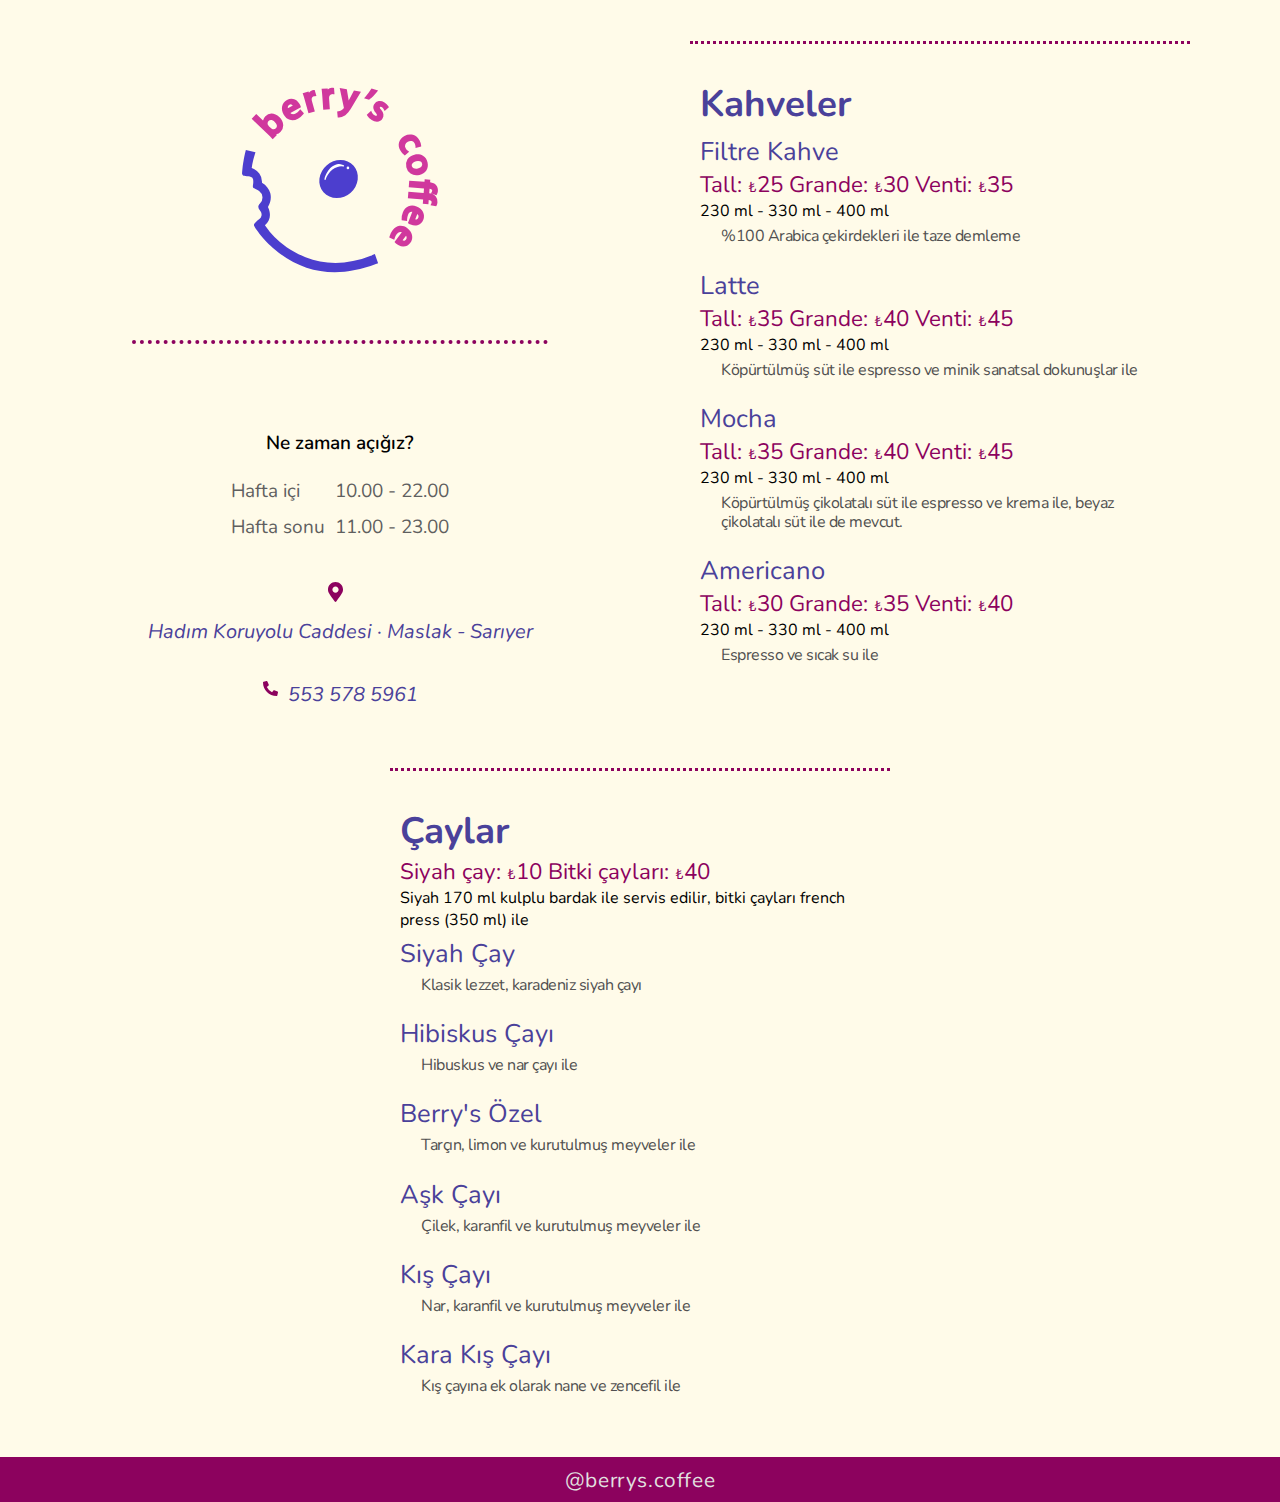
==== index.html @ 88f875fd "first version" ====
<!DOCTYPE html>
<html lang="en">
    <head>
        <meta charset="UTF-8" />
        <meta http-equiv="X-UA-Compatible" content="IE=edge" />
        <meta name="viewport" content="width=device-width, initial-scale=1.0" />
        <link rel="stylesheet" href="style.css" />
        <title>Berry's Coffee | TR Menu</title>
    </head>
    <body>
        <section>
            <!-- <a href="en.html" class="language">
                <img src="images/uk.png" alt="English" width="20" height="20" />
                &nbsp; for English
            </a> -->
            <div id="front" class="menu-card">
                <div id="cafe-main-image-brand">
                    <div id="cafe-main-image">
                        <svg
                            id="katman_1"
                            data-name="katman 1"
                            xmlns="http://www.w3.org/2000/svg"
                            width="100%"
                            height="100%"
                            viewBox="0 0 745.08 764.32"
                        >
                            <defs>
                                <style>
                                    .cls-1 {
                                        fill: #4c3ece;
                                    }
                                    .cls-2 {
                                        fill: #d0389d;
                                    }
                                    .cls-3 {
                                        fill: #fff;
                                    }
                                </style>
                            </defs>
                            <path
                                class="cls-1"
                                d="M458.49,581.39c-.65.3-1.25.6-1.83.89-.92.45-1.72.85-2.45,1.14-39.34,15.62-78,21.66-114.87,17.94-37.25-3.75-73.72-17.55-108.39-41a213,213,0,0,1-57.7-58c14.66-14.27,17.09-28.87,8.11-48.49,7-11.63,9.24-24.5,6.25-36.3-2.93-11.59-10.8-21.64-22.18-28.33a36.74,36.74,0,0,0-7-24,39.35,39.35,0,0,0-20.24-14.87,220.4,220.4,0,0,1,4.4-22.76c.69-2.79,1.53-5.57,2.42-8.56.41-1.37.82-2.77,1.24-4.19l1.92-6.65-25.45-5.66-1.53,6.16q-.64,2.63-1.25,5.26c-.59,2.56-1.15,5.18-1.68,7.77s-1,5.16-1.46,7.69-.87,5.08-1.25,7.62-.75,5.09-1.06,7.56-.61,5-.87,7.51-.5,5-.71,7.47c-.09,1.19-.19,2.38-.26,3.47a6.75,6.75,0,0,0,6.68,8l2.13.18c2.56.22,5.17.47,7.77.75a22.94,22.94,0,0,1,3.9.8,20.51,20.51,0,0,1,3,1.09,12.17,12.17,0,0,1,2.14,1.25,9.38,9.38,0,0,1,1.49,1.38,8.78,8.78,0,0,1,1.1,1.67,11.53,11.53,0,0,1,.85,2.22,18.9,18.9,0,0,1,.54,3,31.22,31.22,0,0,1,.14,3.84c0,1.44-.13,3-.32,4.67-.1.89-.22,1.77-.35,2.65-.06.45-.13.89-.19,1.28l0,.13c-.3,1.49-1.23,6,3.21,8.34,1.62.83,3.23,1.57,4.79,2.28a47.87,47.87,0,0,1,8.34,4.49,21.9,21.9,0,0,1,8.82,16.08,22.15,22.15,0,0,1-6.53,17.35c-5.76,5.68-5.91,11.68-.43,17.84a19.1,19.1,0,0,1,3.94,6.66,15.14,15.14,0,0,1,.62,7.2c0,.29-.11.58-.17.85a14.37,14.37,0,0,1-4.64,7.86c-.69.57-1.48,1.15-2.31,1.76s-1.53,1.11-2.27,1.69a73.15,73.15,0,0,0-8,7.62,7.57,7.57,0,0,0-2.59,4.11,6.83,6.83,0,0,0,1.39,5.79l.58.93c.52.81,1,1.63,1.57,2.44,1.06,1.62,2.16,3.25,3.25,4.85,2.57,3.72,5.3,7.45,8.12,11.08s5.82,7.26,8.9,10.79,6.35,7.09,9.67,10.52,6.86,6.88,10.45,10.21,7.39,6.69,11.24,9.93c47.62,40,101.16,60.31,159.13,60.31,34.61,0,71.33-7.27,109.14-21.62l5.94-2.26L465,578.33Z"
                            />
                            <path
                                class="cls-2"
                                d="M191.43,271.39l2.51,2.78,11.15-11.58-1.9-2.1a21.47,21.47,0,0,0,11.87-6.67,24,24,0,0,0,6.74-17.94c-.33-7.45-3.93-14.67-10.38-20.89-6.21-6-13.54-9.34-20.67-9.34h-.38a22,22,0,0,0-15.79,7,23.17,23.17,0,0,0-6.32,11.57L150.35,207,138.2,219.6l44.26,42.61C185.59,265.23,189.11,268.83,191.43,271.39ZM183,225.85a8.39,8.39,0,0,1,6.19-2.77c3.25,0,7,1.79,10.24,4.92s5.08,6.27,5.53,9.3a8.5,8.5,0,0,1-2.56,7.5,8.9,8.9,0,0,1-10.85,1.52,10.16,10.16,0,0,1-1.78-1.38l-6-5.75a10.49,10.49,0,0,1-1.61-2A9.27,9.27,0,0,1,183,225.85Z"
                            />
                            <path
                                class="cls-2"
                                d="M239.31,222.56a24.12,24.12,0,0,0,6.84,1A30.23,30.23,0,0,0,261,219.35a44.55,44.55,0,0,0,14-11.75l1.75-2.31L267,194.55l-2.57,3.13a31.25,31.25,0,0,1-9.55,7.8c-3.29,1.84-9.28,4-14.09-1l28-15.71-.83-2.7a27.25,27.25,0,0,0-2.25-4.91c-1.84-3.29-5.94-9.3-12.72-12.65s-14.06-3-21.23,1.07a25,25,0,0,0-12.93,17.65c-1.25,6.83.2,14.39,4.08,21.3C226.93,215.75,232.6,220.58,239.31,222.56Zm-1.17-40.06h0a7.77,7.77,0,0,1,3.79-1.12,5.71,5.71,0,0,1,1.59.23,8.75,8.75,0,0,1,3.91,2.61l-13.25,7.44C233.71,188.39,234.26,184.68,238.14,182.5Z"
                            />
                            <path
                                class="cls-2"
                                d="M279.07,170l9.81,35.33,16.9-4.69-7.77-28a18.25,18.25,0,0,1-.61-3.22c-.4-4.72,1.72-8.19,5.68-9.29a12.22,12.22,0,0,1,2.55-.47l4.3-.28L305.37,143l-2.78.13a14.38,14.38,0,0,0-3.42.59A16.7,16.7,0,0,0,290,150.3l-.87-2.69L273.43,152l1.21,3.51C276.11,159.78,277.52,164.38,279.07,170Z"
                            />
                            <path
                                class="cls-2"
                                d="M325.55,159.21l2.54,36.58,17.49-1.22-2-29a18.45,18.45,0,0,1,.05-3.27c.55-4.71,3.33-7.68,7.43-8a12.69,12.69,0,0,1,2.59,0l4.27.59-1.18-17-2.75-.43a14.52,14.52,0,0,0-3.47-.11,16.72,16.72,0,0,0-10.35,4.65l-.31-2.81-16.22,1.13.48,3.68C324.69,148.64,325.15,153.43,325.55,159.21Z"
                            />
                            <path
                                class="cls-2"
                                d="M369.91,216.09a28.42,28.42,0,0,0,14.27-4.31c7.14-4.35,13.16-11.85,23-28.67l20.94-35.48-18.56-3.26-13.92,26.74-5-30.07-18.92-3.32,11,52.25a8.44,8.44,0,0,1,.17.84c-.08.12-.22.33-.48.67a21.12,21.12,0,0,1-7.26,6.37,19.26,19.26,0,0,1-6.68,2.1l-3.47.36L366.49,216Z"
                            />
                            <path
                                class="cls-2"
                                d="M451.08,168.15c5.32-3.93,13.67-12.32,19.43-19.53l3.18-4-17.5-5.54-1.43,2.35a142.64,142.64,0,0,1-14.68,19.62l-3.78,4.12,13.37,4Z"
                            />
                            <path
                                class="cls-2"
                                d="M490.7,176.27c-5.07-3.09-10.58-4.36-15.51-3.57a17,17,0,0,0-12,8.11c-2.83,4.59-4.4,12.27,4.2,22.79,4.11,5.16,3.47,6.21,2.85,7.23-1,1.61-2.95,1.52-5.85-.24a22.12,22.12,0,0,1-7.15-7.85l-2.07-4.1L443.7,209l1.34,2.42a33,33,0,0,0,11.61,11.6,27.22,27.22,0,0,0,13.9,4.36h0A16.88,16.88,0,0,0,485.4,219c4.34-7.19,3.17-14.78-3.56-23.18-4.32-5.54-3.85-6.31-3.39-7.06a1.89,1.89,0,0,1,1.36-.95,5.19,5.19,0,0,1,3.23.94,17,17,0,0,1,5.89,6.32L491,199l11.3-10L501,186.54A29.5,29.5,0,0,0,490.7,176.27Z"
                            />
                            <path
                                class="cls-2"
                                d="M542.33,315.48l2.21,1.58,11.52-9.69-3.39-2.66a21.24,21.24,0,0,1-5.87-6.86c-3.68-6.71-1.47-13.35,5.79-17.33a14.18,14.18,0,0,1,10.74-1.67,12,12,0,0,1,7.14,6.09,18,18,0,0,1,2.43,8l.13,4.36,15-3.82-.15-2.87a33.82,33.82,0,0,0-4.13-13.22c-4.1-7.47-10.35-12.8-17.6-15s-15.28-1.21-22.58,2.8-12.19,9.74-14.23,16.63-1,14.4,3,21.64A37.65,37.65,0,0,0,542.33,315.48Z"
                            />
                            <path
                                class="cls-2"
                                d="M570.06,314.93c-8.16,1.91-14.53,6.2-18.43,12.4A27,27,0,0,0,548.52,348a28.29,28.29,0,0,0,11.29,17,26.69,26.69,0,0,0,15.42,4.59,36.26,36.26,0,0,0,8.24-1c7.95-1.86,14.22-6,18.14-11.95s5.11-13.31,3.3-21a27.85,27.85,0,0,0-12.22-17.72C586.32,314,578.5,313,570.06,314.93Zm20.4,23.78c.83,3.52-.64,10.14-11.37,12.65a17.83,17.83,0,0,1-11.07-.55,8.38,8.38,0,0,1-5-5.8c-1.32-5.66,3.36-10.93,11.4-12.81a22.85,22.85,0,0,1,5.16-.62,15.52,15.52,0,0,1,5.33.86A8.26,8.26,0,0,1,590.46,338.71Z"
                            />
                            <path
                                class="cls-2"
                                d="M616.13,413.89l-2.2,3.75,14.48,4.71,1.43-2.38a19.78,19.78,0,0,0,2.54-8.18c.49-6.45-1-11.78-4.58-15.85s-9.15-6.79-16.15-7.69l.52-6.71-14.87-1.15-.52,6.65-40.48-3.12L555,401.4l40.48,3.13-.92,12L554,413.39l-1.35,17.48L593.16,434l-.86,11.06,14.87,1.15L608,435.1a13.1,13.1,0,0,1,6,1.81,4,4,0,0,1,1.72,4,10.53,10.53,0,0,1-1.06,4.07l-2,4.07,15.11,3.08,1.19-2.44a24.51,24.51,0,0,0,2.24-8.8,21.29,21.29,0,0,0-4.41-15.06c-3.74-4.54-9.75-7.36-17.44-8.19l.93-12a13,13,0,0,1,5.38,1.61,3.31,3.31,0,0,1,1.47,3.43A8,8,0,0,1,616.13,413.89Z"
                            />
                            <path
                                class="cls-2"
                                d="M575.76,452.18c-7.68-3-15.13-3.12-21.57-.38s-11.65,8.4-14.7,16.24a44.65,44.65,0,0,0-3.37,18l.12,2.89L550.58,491V487A31.34,31.34,0,0,1,553,474.89c1.37-3.52,4.65-9,11.5-8.21l-11.64,29.9,2.36,1.56a27.1,27.1,0,0,0,4.85,2.37,33.7,33.7,0,0,0,12,2.34,26.27,26.27,0,0,0,5.87-.65c7.3-1.71,12.74-6.65,15.72-14.31C599.37,473.19,592,458.51,575.76,452.18ZM580.54,482a7,7,0,0,1-3.6,4.11,8.79,8.79,0,0,1-4.67.46l5.51-14.16C580.22,474.63,582.15,477.85,580.54,482Z"
                            />
                            <path
                                class="cls-2"
                                d="M551.36,510.11h0c-6.64-5-13.85-7.17-20.86-6.21s-13.36,4.95-18.36,11.56A44.79,44.79,0,0,0,504,531.83l-.67,2.81,13.22,6,1.1-3.9a31.44,31.44,0,0,1,5.64-11c2.27-3,6.9-7.38,13.3-4.76L517.2,546.56l1.85,2.14a26.16,26.16,0,0,0,4,3.61c3,2.27,9.17,6.14,16.71,6.5.37,0,.73,0,1.1,0,7,0,13.23-3.28,17.93-9.49a25,25,0,0,0,4.8-21.35C562,521.24,557.67,514.89,551.36,510.11Zm-3.59,20c1.74,2.8,2.73,6.42,0,10a6.9,6.9,0,0,1-4.58,3,8.83,8.83,0,0,1-4.62-.83Z"
                            />
                            <path
                                class="cls-1"
                                d="M363.73,430.25a57.3,57.3,0,0,0,55.85-49.73c1.56-13.52-2.29-26.31-10.82-36-17.59-20-49.85-20.43-71.91-1A55.93,55.93,0,0,0,317.91,379c-1.56,13.52,2.29,26.31,10.83,36C337.7,425.14,350.45,430.25,363.73,430.25Z"
                            />
                            <path
                                class="cls-3"
                                d="M382.7,343.26a22.09,22.09,0,0,0-8.65-3.12,26.53,26.53,0,0,0-4-.3c-4.61,0-20.62,1.73-32.74,24-2.64,5-5.28,10.36-6.07,16.25a2,2,0,0,0,1.63,2.23h0a1.24,1.24,0,0,0,.27,0,1.58,1.58,0,0,0,1.52-1.22c1.29-5.51,4.32-10.46,7.07-14.69,6.39-10,14.6-16.44,24.43-19.08a32.36,32.36,0,0,1,9.17-1.34,33,33,0,0,1,6.31.62l.3,0a1.58,1.58,0,0,0,1.45-1l0-.05A2,2,0,0,0,382.7,343.26Z"
                            />
                            <path
                                class="cls-3"
                                d="M393.63,346.63a3.5,3.5,0,1,0,3.49,3.5A3.5,3.5,0,0,0,393.63,346.63Z"
                            />
                        </svg>
                    </div>
                    <div class="dashes"></div>
                </div>
                <div id="front-menu">
                    <div class="menu-time">
                        <table class="hours">
                            <thead>
                                <tr>
                                    <th colspan="2">Ne zaman açığız?</th>
                                </tr>
                            </thead>
                            <tbody>
                                <tr>
                                    <td>Hafta içi</td>
                                    <td>10.00 - 22.00</td>
                                </tr>
                                <tr>
                                    <td>Hafta sonu</td>
                                    <td>11.00 - 23.00</td>
                                </tr>
                            </tbody>
                        </table>
                    </div>

                    <div class="place-contact">
                        <address>
                            <div class="address">
                                <svg
                                    viewBox="0 0 384 512"
                                    fill="#8C025E"
                                    width="15"
                                    title="map-marker-alt"
                                >
                                    <path
                                        d="M172.268 501.67C26.97 291.031 0 269.413 0 192 0 85.961 85.961 0 192 0s192 85.961 192 192c0 77.413-26.97 99.031-172.268 309.67-9.535 13.774-29.93 13.773-39.464 0zM192 272c44.183 0 80-35.817 80-80s-35.817-80-80-80-80 35.817-80 80 35.817 80 80 80z"
                                    />
                                </svg>
                                <p>
                                    Hadım Koruyolu Caddesi &middot; Maslak -
                                    Sarıyer
                                </p>
                            </div>
                        </address>
                        <address>
                            <svg
                                viewBox="0 0 512 512"
                                fill="#8C025E"
                                width="15"
                                title="phone-alt"
                            >
                                <path
                                    d="M497.39 361.8l-112-48a24 24 0 0 0-28 6.9l-49.6 60.6A370.66 370.66 0 0 1 130.6 204.11l60.6-49.6a23.94 23.94 0 0 0 6.9-28l-48-112A24.16 24.16 0 0 0 122.6.61l-104 24A24 24 0 0 0 0 48c0 256.5 207.9 464 464 464a24 24 0 0 0 23.4-18.6l24-104a24.29 24.29 0 0 0-14.01-27.6z"
                                />
                            </svg>
                            <a>553 578 5961</a>
                        </address>
                    </div>
                </div>
            </div>
            <div class="menu-card leafs">
                <div class="cafe-items-container">
                    <div class="cafe-items-title">
                        <h2>Kahveler</h2>
                    </div>

                    <dl class="divide-end">
                        <dt>Filtre Kahve</dt>
                        <p class="prices">
                            <span>Tall: <span class="tl">₺</span>25</span>
                            <span>Grande: <span class="tl">₺</span>30</span>
                            <span>Venti: <span class="tl">₺</span>35</span>
                        </p>
                        <p>230 ml - 330 ml - 400 ml</p>
                        <dd class="description">
                            <p>%100 Arabica çekirdekleri ile taze demleme</p>
                        </dd>
                        <dt>Latte</dt>
                        <p class="prices">
                            <span>Tall: <span class="tl">₺</span>35</span>
                            <span>Grande: <span class="tl">₺</span>40</span>
                            <span>Venti: <span class="tl">₺</span>45</span>
                        </p>
                        <p>230 ml - 330 ml - 400 ml</p>
                        <dd class="description">
                            <p>
                                Köpürtülmüş süt ile espresso ve minik sanatsal
                                dokunuşlar ile
                            </p>
                        </dd>
                        <dt>Mocha</dt>
                        <p class="prices">
                            <span>Tall: <span class="tl">₺</span>35</span>
                            <span>Grande: <span class="tl">₺</span>40</span>
                            <span>Venti: <span class="tl">₺</span>45</span>
                        </p>
                        <p>230 ml - 330 ml - 400 ml</p>
                        <dd class="description">
                            <p>
                                Köpürtülmüş çikolatalı süt ile espresso ve krema
                                ile, beyaz çikolatalı süt ile de mevcut.
                            </p>
                        </dd>
                        <dt>Americano</dt>
                        <p class="prices">
                            <span>Tall: <span class="tl">₺</span>30</span>
                            <span>Grande: <span class="tl">₺</span>35</span>
                            <span>Venti: <span class="tl">₺</span>40</span>
                        </p>
                        <p>230 ml - 330 ml - 400 ml</p>
                        <dd class="description">
                            <p>Espresso ve sıcak su ile</p>
                        </dd>
                    </dl>
                </div>
            </div>
        </section>
        <!-- second section-->
        <section>
            <div class="menu-card leafs">
                <div class="cafe-items-container">
                    <div class="cafe-items-title">
                        <h2>Çaylar</h2>
                        <p class="prices">
                            <span>Siyah çay: <span class="tl">₺</span>10</span>
                            <span
                                >Bitki çayları:
                                <span class="tl">₺</span>40</span
                            >
                        </p>
                    </div>
                    <p>
                        Siyah 170 ml kulplu bardak ile servis edilir, bitki
                        çayları french press (350 ml) ile
                    </p>

                    <dl class="divide-end">
                        <dt>Siyah Çay</dt>
                        <dd class="description">
                            <p>Klasik lezzet, karadeniz siyah çayı</p>
                        </dd>
                        <dt>Hibiskus Çayı</dt>
                        <dd class="description">
                            <p>Hibuskus ve nar çayı ile</p>
                        </dd>
                        <dt>Berry's Özel</dt>
                        <dd class="description">
                            <p>Tarçın, limon ve kurutulmuş meyveler ile</p>
                        </dd>
                        <dt>Aşk Çayı</dt>
                        <dd class="description">
                            <p>Çilek, karanfil ve kurutulmuş meyveler ile</p>
                        </dd>
                        <dt>Kış Çayı</dt>
                        <dd class="description">
                            <p>Nar, karanfil ve kurutulmuş meyveler ile</p>
                        </dd>
                        <dt>Kara Kış Çayı</dt>
                        <dd class="description">
                            <p>Kış çayına ek olarak nane ve zencefil ile</p>
                        </dd>
                    </dl>
                </div>
            </div>

            <!-- <div class="menu-card leafs">
                <div class="cafe-items-container">
                    <div class="cafe-items-title">
                        <h2>Pastaneden</h2>
                        <p class="prices">
                            <span>Cookies: $2</span>
                            <span>Muffins &amp; Pastries: $3</span>
                        </p>
                    </div>

                    <dl class="divide-end">
                        <dt>Mallory's Famous Snickerdoodles</dt>
                        <dd class="description">
                            <p>
                                Creamy cinnamony goodness made from scratch with
                                our founder Mallory's prizewinning recipe.
                            </p>
                        </dd>
                        <dt>Oatmeal Cookie</dt>
                        <dd class="description">
                            <p>
                                Packed with rolled oats, raisins, and
                                cranberries, these monster cookies are (almost)
                                good for ya!
                            </p>
                        </dd>
                        <dt>Mixed Berry Muffins</dt>
                        <dd class="description">
                            <p>
                                Filled with the best berries of the season and
                                topped with a crumb crust.
                            </p>
                        </dd>
                        <dt>Croissant</dt>
                        <dd class="description">
                            <p>
                                Our oversized croissants are buttery, flaky, and
                                usually all sold out by 7 a.m.
                            </p>
                        </dd>
                    </dl>
                </div>
            </div> -->
        </section>
        <!-- third section -->
        <!-- <section>
            <div class="menu-card leafs">
                <div class="cafe-items-container">
                    <div class="cafe-items-title">
                        <h2>Kahve</h2>
                        <p class="prices">
                            <span>Small: $2</span> <span>Large: $4</span>
                        </p>
                    </div>

                    <dl>
                        <dt>House Blend</dt>
                        <dd class="description">
                            <p>Smoky, strong, and assertive, just like us.</p>
                        </dd>
                        <dt>Organic French Roast</dt>
                        <dd class="description">
                            <p>Smooth and mellow with hints of molasses.</p>
                        </dd>
                        <dt>Organic Decaf</dt>
                        <dd class="description">
                            <p>
                                Full bodied and rich, we promise you won't miss
                                the caffiene.
                            </p>
                        </dd>
                    </dl>
                </div>
            </div>
        </section> -->
        <footer>
            <a target="_blank" href="https://github.com/berrys.coffee">
                @berrys.coffee</a
            >
        </footer>
    </body>
</html>
---- style.css ----
@import url('https://fonts.googleapis.com/css2?family=Nunito:wght@400;500;600;700&display=swap');
:root{
    --primaryColor: #8C025E;
    --dotted: #D0389D;
    --secondaryColor: #4a419a;
    --bg:#FFFBE9;
    --ddColor: #515050;
}
*{
    margin: 0;
    padding: 0;
    box-sizing: border-box;
    font-family: 'Nunito', sans-serif;
}
section{
    background: #FFFBE9;
    width: 100%;
    height: auto;
    display: flex;
    flex-direction: row;
    justify-content: space-evenly;
    align-items: center;
}
.tl{
    font-size: 0.9rem;
}
.language{
    display: flex;
    color: var(--secondaryColor);
    font-size: 1.2em;
    font-weight: 600;
    font-family: 'Nunito', sans-serif;
    text-decoration: none;
}
.menu-card{
    background: url("https://img.pngio.com/hd-coffee-bean-vector-png-247361-coffee-bean-vector-pattern-coffee-bean-vector-png-3333_3333.png");
    background-color: var(--bg);
    background-repeat: no-repeat;
    background-blend-mode: overlay;
    width: 500px;
    height: auto;
    display: flex;
    flex-direction: column;
    padding: 10px;
    margin:10px;
}
.leafs{
    padding: 15px 0px 5px;
    border-top: 0.2rem dotted var(--primaryColor);
}
.menu-card-subtitle{
    display: flex;
    justify-content: space-around;
    align-items: center;
    padding: 10px;
}
.menu-card-subtitle h3{
    font-size: 2.2em;
    font-family: 'Nunito', sans-serif;
    color: var(--secondaryColor);
}
.menu-card-subtitle h2{
    font-size: 2em;
    font-family: 'Nunito', sans-serif;
    font-weight: 600;
    color: var(--secondaryColor);
}
#front{
    display: flex;
    flex-direction: column;
    align-items: center;
}
#cafe-main-image-brand{
    flex: 1;
    width: 100%;
    height: auto;
    background-color: var(--bg);
    background-repeat: no-repeat;
    background-size: cover;
    flex-direction: column;
    justify-content: space-between;
    align-items: flex-start;
    padding-top: 1rem;

}
#cafe-main-image-brand h1{
    background:linear-gradient(to bottom, rgba(0,0,0,0.9), rgba(0,0,0,0.0));
    color: #ffffff;
    padding: 10px;
    font-size: 6em;
    font-weight: 700;
    font-family: 'Nunito', sans-serif;
}
#cafe-main-image {
    height: 18rem;
}

#front-menu{
    height:50vh;
    flex: 1;
    background-color:var(--bg) ;
    width: 100%;
    display: flex;
    flex-direction: column;
    justify-content: space-evenly;
    padding: 10px;
}
.menu-time{
    display: flex;
    flex-direction: column;
    justify-content: space-evenly;
    align-items: center;
    margin:10px;
}
.menu-time h2{
    font-size: 3em;
    font-weight: 600;
    font-family: 'Nunito', sans-serif;
    text-transform: uppercase;
    letter-spacing: 5px;
    padding: 5px;
    color: var(--primaryColor);
}
.hours{
    margin-top: 2rem;
}
td{
padding: 4px;
font-size: 19px;
text-align: left;
font-weight: 400;
font-family: 'Nunito', sans-serif;
color: rgb(95, 95, 95);
}
th{
    padding: 1rem 2rem;
    font-size: 19px;
    text-align: center;
    font-weight: 600;
    font-family: 'Nunito', sans-serif;
}
.dashes{
    margin: 1rem 2rem;
    border-bottom: 0.3rem dotted var(--primaryColor);
}
.place-contact address{
    display: flex;
    flex-direction: row;
    justify-content: center;
    align-items: flex-start;
    margin-top: 10px;
    font-size: 20px;
    font-weight: 400;
    font-family: 'Nunito', sans-serif;
    margin-bottom: 20px;
    color: var(--secondaryColor);
}
.place-contact address svg{
    margin-right: 10px;
}
.place-contact address a{
    text-decoration: none;
    color: var(--secondaryColor);
}
.cafe-items-container{
    padding: 20px 10px;
}
.cafe-items-container .cafe-items-title{
    display: flex;
    flex-direction: column;   
}
.cafe-items-title h2{
    font-size: 2.3em;
    font-weight: 700;
    color: var(--secondaryColor)
}
.prices{
    font-size: 1.4em;
    font-weight: 400;
    font-family: 'Nunito', sans-serif;
    color: var(--primaryColor);
}
.address {
    display: flex;
    flex-direction: column;
    align-items: center;
    text-align: center;
    gap: 1rem;
    padding: 1rem 2.3rem;
}
dl{
    padding: 5px 0;
}
dt{
    font-size: 1.6em;
    font-weight: 400;
    color: var(--secondaryColor);
}
dd{
    font-size: 1em;
    font-family: 'Nunito', sans-serif;
    font-weight: 400;
    letter-spacing: -0.5px;
    line-height: 2px;
    color: var(--ddColor);
    margin-left: 1em;
    margin-bottom: 1em;
    margin: 0 0 1em 1em;
    padding: 5px;
    line-height: 1.2em;
}
footer{
    width: 100%;
    display: flex;
    justify-content: center;
    align-items: center;
    height: 5vh;
    background: var(--primaryColor);
}
footer a{
    text-decoration: none;
    color: #e2e1e0;
    font-size: 1.3em;
    letter-spacing: 0.6px;
    font-family: 'Nunito', sans-serif;
}
@media screen and (max-width:850px) {
    section{
        flex-direction: column;
        height: auto;
        padding: 10px;
    }
}
@media screen and (max-width:1000px) {
    .menu-card{
        width: 400px ;
    }
}
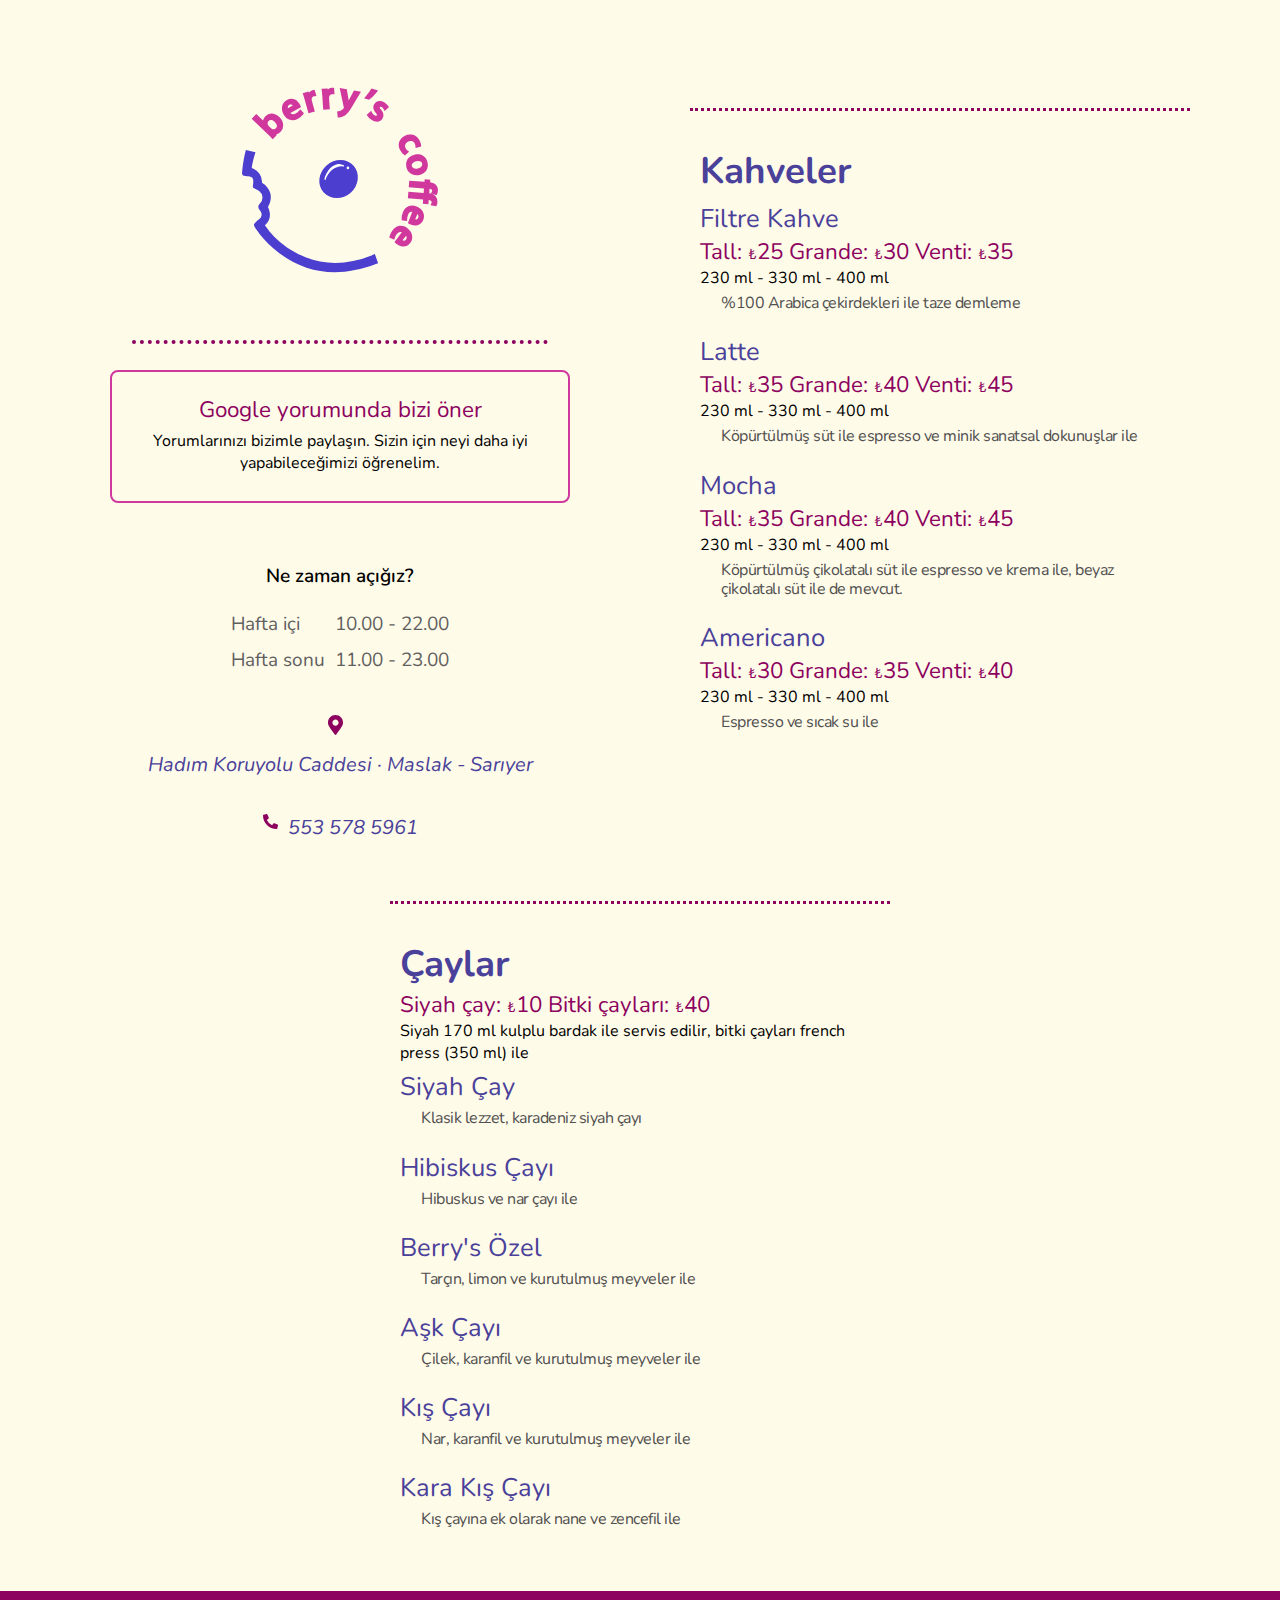
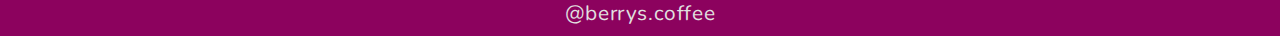
==== commit e62f74a5: "google comment" ====
--- a/index.html
+++ b/index.html
@@ -106,6 +106,38 @@
                     <div class="dashes"></div>
                 </div>
                 <div id="front-menu">
+                    <div
+                        class="comment-us"
+                        style="
+                            justify-content: center;
+                            align-items: center;
+                            display: flex;
+                            flex-direction: column;
+                            text-align: center;
+                            border: 2px solid #d0389d;
+                            border-radius: 0.5rem;
+                            padding: 1.4rem 0;
+                        "
+                    >
+                        <div class="comment-us-button">
+                            <a
+                                href="https://g.page/r/CWM1JHuETzmFEAI/review"
+                                class="prices"
+                                style="text-decoration: none"
+                            >
+                                <span>Google yorumunda bizi öner</span>
+                            </a>
+                        </div>
+                        <div
+                            class="comment-us-text"
+                            style="padding: 0.3rem 1rem"
+                        >
+                            <p>
+                                Yorumlarınızı bizimle paylaşın. Sizin için neyi
+                                daha iyi yapabileceğimizi öğrenelim.
+                            </p>
+                        </div>
+                    </div>
                     <div class="menu-time">
                         <table class="hours">
                             <thead>
--- a/style.css
+++ b/style.css
@@ -228,11 +228,11 @@
     section{
         flex-direction: column;
         height: auto;
-        padding: 10px;
+        padding: 1.5rem;
     }
 }
 @media screen and (max-width:1000px) {
     .menu-card{
-        width: 400px ;
+        width: 100%;
     }
 }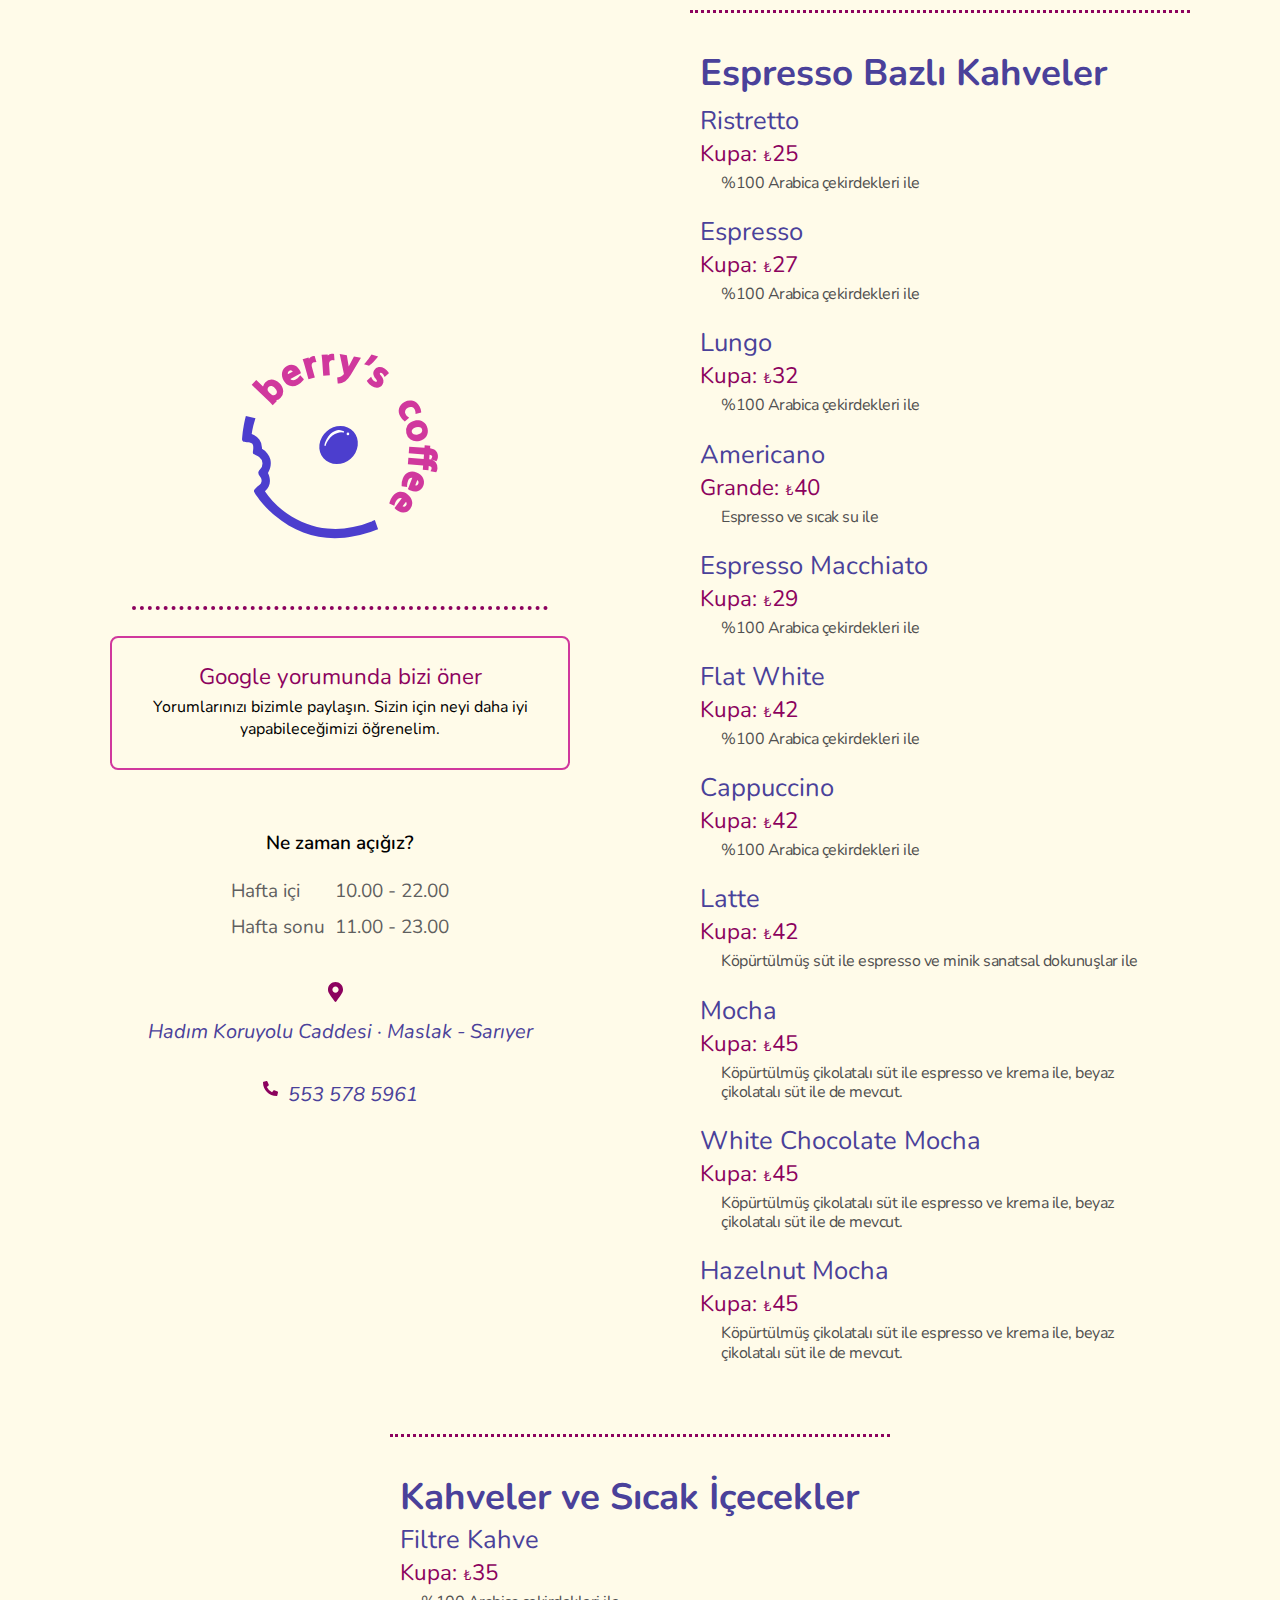
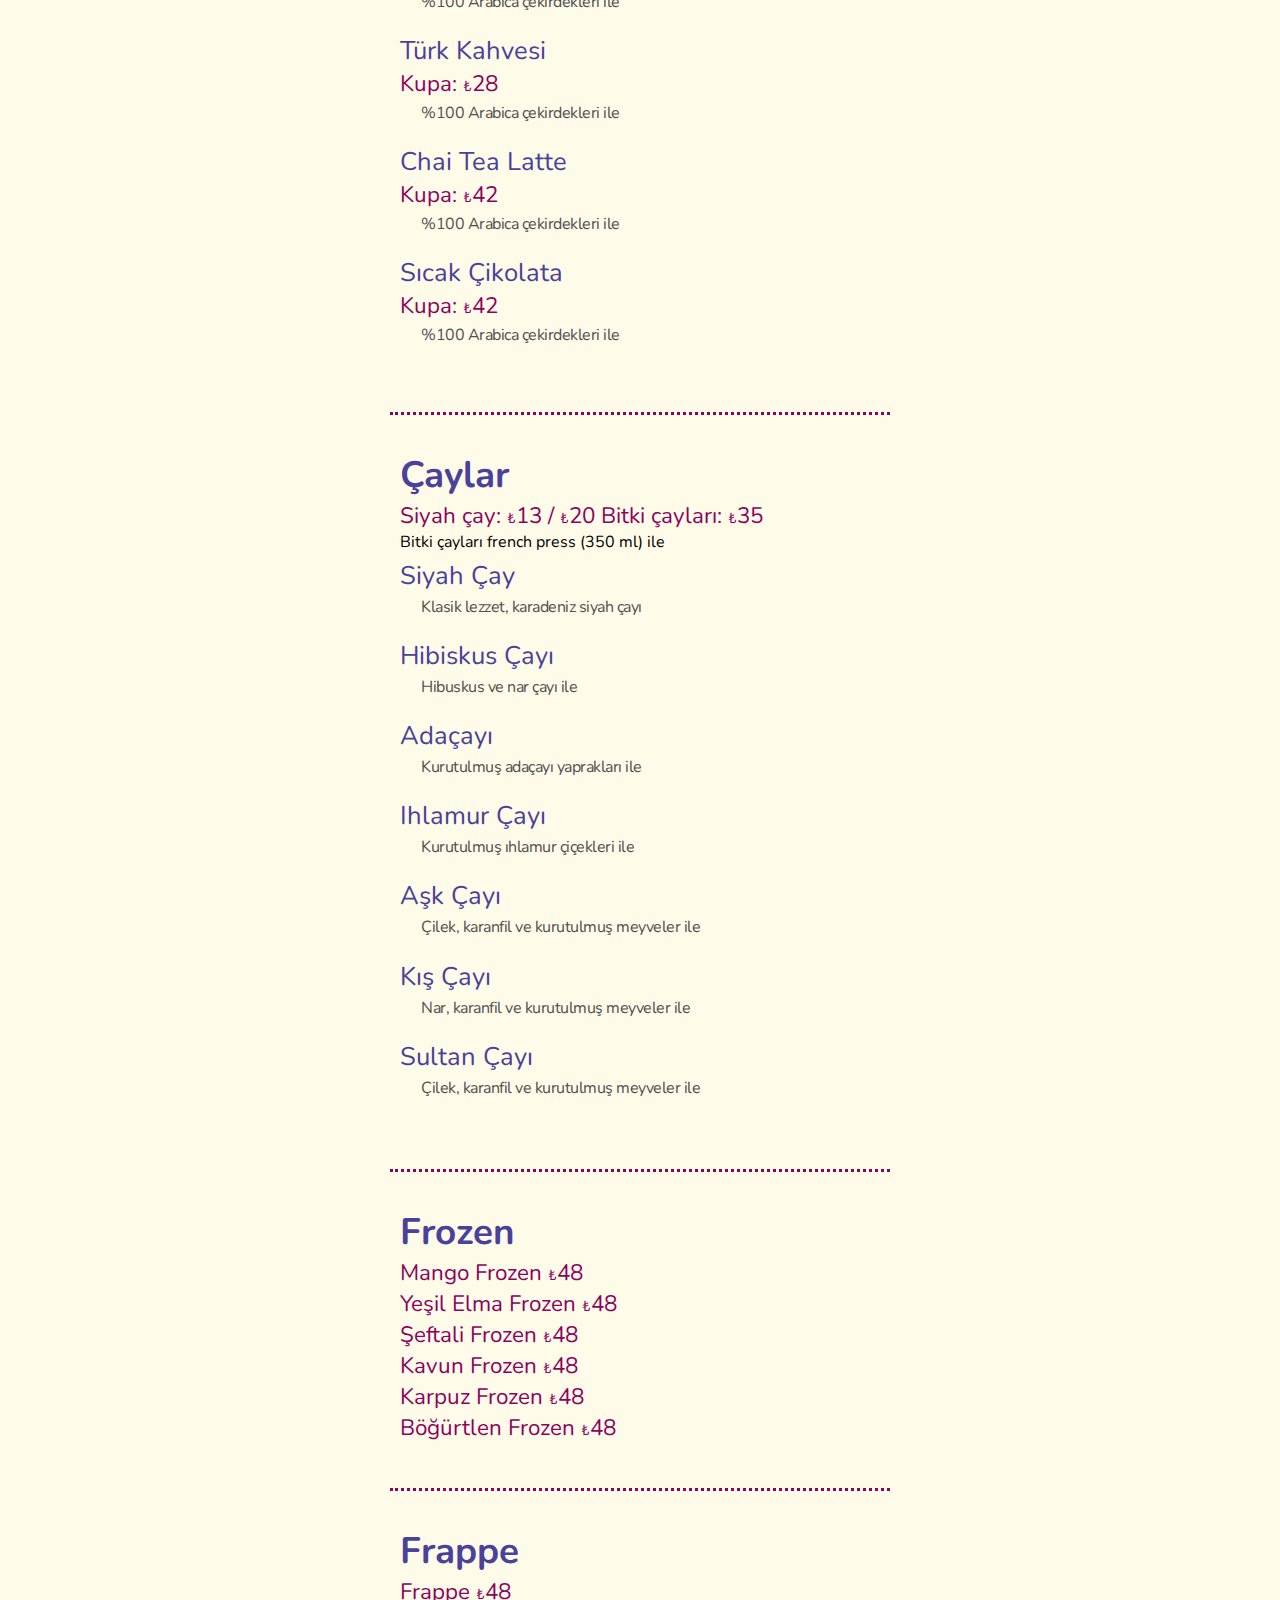
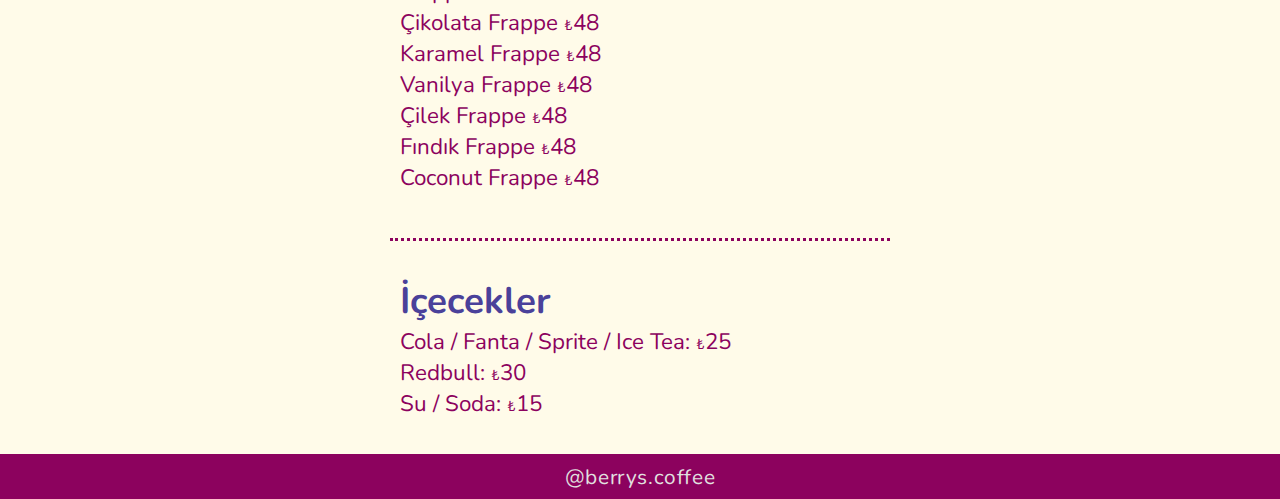
==== commit 84588228: "new menu" ====
--- a/index.html
+++ b/index.html
@@ -196,27 +196,87 @@
             <div class="menu-card leafs">
                 <div class="cafe-items-container">
                     <div class="cafe-items-title">
-                        <h2>Kahveler</h2>
+                        <h2>Espresso Bazlı Kahveler</h2>
                     </div>
 
                     <dl class="divide-end">
-                        <dt>Filtre Kahve</dt>
-                        <p class="prices">
-                            <span>Tall: <span class="tl">₺</span>25</span>
-                            <span>Grande: <span class="tl">₺</span>30</span>
-                            <span>Venti: <span class="tl">₺</span>35</span>
-                        </p>
-                        <p>230 ml - 330 ml - 400 ml</p>
-                        <dd class="description">
-                            <p>%100 Arabica çekirdekleri ile taze demleme</p>
+                        <dt>Ristretto</dt>
+                        <p class="prices">
+                            <!-- <span>Tall: <span class="tl">₺</span>25</span> -->
+                            <span>Kupa: <span class="tl">₺</span>25</span>
+                            <!-- <span>Venti: <span class="tl">₺</span>35</span> -->
+                        </p>
+                        <!-- <p>230 ml - 330 ml - 400 ml</p> -->
+                        <dd class="description">
+                            <p>%100 Arabica çekirdekleri ile</p>
+                        </dd>
+                        <dt>Espresso</dt>
+                        <p class="prices">
+                            <!-- <span>Tall: <span class="tl">₺</span>25</span> -->
+                            <span>Kupa: <span class="tl">₺</span>27</span>
+                            <!-- <span>Venti: <span class="tl">₺</span>35</span> -->
+                        </p>
+                        <!-- <p>230 ml - 330 ml - 400 ml</p> -->
+                        <dd class="description">
+                            <p>%100 Arabica çekirdekleri ile</p>
+                        </dd>
+                        <dt>Lungo</dt>
+                        <p class="prices">
+                            <!-- <span>Tall: <span class="tl">₺</span>25</span> -->
+                            <span>Kupa: <span class="tl">₺</span>32</span>
+                            <!-- <span>Venti: <span class="tl">₺</span>35</span> -->
+                        </p>
+                        <!-- <p>230 ml - 330 ml - 400 ml</p> -->
+                        <dd class="description">
+                            <p>%100 Arabica çekirdekleri ile</p>
+                        </dd>
+                        <dt>Americano</dt>
+                        <p class="prices">
+                            <!-- <span>Tall: <span class="tl">₺</span>30</span> -->
+                            <span>Grande: <span class="tl">₺</span>40</span>
+                            <!-- <span>Venti: <span class="tl">₺</span>40</span> -->
+                        </p>
+                        <!-- <p>230 ml - 330 ml - 400 ml</p> -->
+                        <dd class="description">
+                            <p>Espresso ve sıcak su ile</p>
+                        </dd>
+                        <dt>Espresso Macchiato</dt>
+                        <p class="prices">
+                            <!-- <span>Tall: <span class="tl">₺</span>25</span> -->
+                            <span>Kupa: <span class="tl">₺</span>29</span>
+                            <!-- <span>Venti: <span class="tl">₺</span>35</span> -->
+                        </p>
+                        <!-- <p>230 ml - 330 ml - 400 ml</p> -->
+                        <dd class="description">
+                            <p>%100 Arabica çekirdekleri ile</p>
+                        </dd>
+                        <dt>Flat White</dt>
+                        <p class="prices">
+                            <!-- <span>Tall: <span class="tl">₺</span>25</span> -->
+                            <span>Kupa: <span class="tl">₺</span>42</span>
+                            <!-- <span>Venti: <span class="tl">₺</span>35</span> -->
+                        </p>
+                        <!-- <p>230 ml - 330 ml - 400 ml</p> -->
+                        <dd class="description">
+                            <p>%100 Arabica çekirdekleri ile</p>
+                        </dd>
+                        <dt>Cappuccino</dt>
+                        <p class="prices">
+                            <!-- <span>Tall: <span class="tl">₺</span>25</span> -->
+                            <span>Kupa: <span class="tl">₺</span>42</span>
+                            <!-- <span>Venti: <span class="tl">₺</span>35</span> -->
+                        </p>
+                        <!-- <p>230 ml - 330 ml - 400 ml</p> -->
+                        <dd class="description">
+                            <p>%100 Arabica çekirdekleri ile</p>
                         </dd>
                         <dt>Latte</dt>
                         <p class="prices">
-                            <span>Tall: <span class="tl">₺</span>35</span>
-                            <span>Grande: <span class="tl">₺</span>40</span>
-                            <span>Venti: <span class="tl">₺</span>45</span>
-                        </p>
-                        <p>230 ml - 330 ml - 400 ml</p>
+                            <!-- <span>Tall: <span class="tl">₺</span>35</span> -->
+                            <span>Kupa: <span class="tl">₺</span>42</span>
+                            <!-- <span>Venti: <span class="tl">₺</span>45</span> -->
+                        </p>
+                        <!-- <p>230 ml - 330 ml - 400 ml</p> -->
                         <dd class="description">
                             <p>
                                 Köpürtülmüş süt ile espresso ve minik sanatsal
@@ -225,31 +285,94 @@
                         </dd>
                         <dt>Mocha</dt>
                         <p class="prices">
-                            <span>Tall: <span class="tl">₺</span>35</span>
-                            <span>Grande: <span class="tl">₺</span>40</span>
-                            <span>Venti: <span class="tl">₺</span>45</span>
-                        </p>
-                        <p>230 ml - 330 ml - 400 ml</p>
+                            <!-- <span>Tall: <span class="tl">₺</span>35</span> -->
+                            <span>Kupa: <span class="tl">₺</span>45</span>
+                            <!-- <span>Venti: <span class="tl">₺</span>45</span> -->
+                        </p>
+                        <!-- <p>230 ml - 330 ml - 400 ml</p> -->
                         <dd class="description">
                             <p>
                                 Köpürtülmüş çikolatalı süt ile espresso ve krema
                                 ile, beyaz çikolatalı süt ile de mevcut.
                             </p>
                         </dd>
-                        <dt>Americano</dt>
-                        <p class="prices">
-                            <span>Tall: <span class="tl">₺</span>30</span>
-                            <span>Grande: <span class="tl">₺</span>35</span>
-                            <span>Venti: <span class="tl">₺</span>40</span>
-                        </p>
-                        <p>230 ml - 330 ml - 400 ml</p>
-                        <dd class="description">
-                            <p>Espresso ve sıcak su ile</p>
+                        <dt>White Chocolate Mocha</dt>
+                        <p class="prices">
+                            <!-- <span>Tall: <span class="tl">₺</span>35</span> -->
+                            <span>Kupa: <span class="tl">₺</span>45</span>
+                            <!-- <span>Venti: <span class="tl">₺</span>45</span> -->
+                        </p>
+                        <!-- <p>230 ml - 330 ml - 400 ml</p> -->
+                        <dd class="description">
+                            <p>
+                                Köpürtülmüş çikolatalı süt ile espresso ve krema
+                                ile, beyaz çikolatalı süt ile de mevcut.
+                            </p>
+                        </dd>
+                        <dt>Hazelnut Mocha</dt>
+                        <p class="prices">
+                            <!-- <span>Tall: <span class="tl">₺</span>35</span> -->
+                            <span>Kupa: <span class="tl">₺</span>45</span>
+                            <!-- <span>Venti: <span class="tl">₺</span>45</span> -->
+                        </p>
+                        <!-- <p>230 ml - 330 ml - 400 ml</p> -->
+                        <dd class="description">
+                            <p>
+                                Köpürtülmüş çikolatalı süt ile espresso ve krema
+                                ile, beyaz çikolatalı süt ile de mevcut.
+                            </p>
                         </dd>
                     </dl>
                 </div>
             </div>
         </section>
+
+        <section>
+            <div class="menu-card leafs">
+                <div class="cafe-items-container">
+                    <div class="cafe-items-title">
+                        <h2>Kahveler ve Sıcak İçecekler</h2>
+                        <dt>Filtre Kahve</dt>
+                        <p class="prices">
+                            <!-- <span>Tall: <span class="tl">₺</span>25</span> -->
+                            <span>Kupa: <span class="tl">₺</span>35</span>
+                            <!-- <span>Venti: <span class="tl">₺</span>35</span> -->
+                        </p>
+                        <dd class="description">
+                            <p>%100 Arabica çekirdekleri ile</p>
+                        </dd>
+                        <dt>Türk Kahvesi</dt>
+                        <p class="prices">
+                            <!-- <span>Tall: <span class="tl">₺</span>25</span> -->
+                            <span>Kupa: <span class="tl">₺</span>28</span>
+                            <!-- <span>Venti: <span class="tl">₺</span>35</span> -->
+                        </p>
+                        <dd class="description">
+                            <p>%100 Arabica çekirdekleri ile</p>
+                        </dd>
+                        <dt>Chai Tea Latte</dt>
+                        <p class="prices">
+                            <!-- <span>Tall: <span class="tl">₺</span>25</span> -->
+                            <span>Kupa: <span class="tl">₺</span>42</span>
+                            <!-- <span>Venti: <span class="tl">₺</span>35</span> -->
+                        </p>
+                        <dd class="description">
+                            <p>%100 Arabica çekirdekleri ile</p>
+                        </dd>
+                        <dt>Sıcak Çikolata</dt>
+                        <p class="prices">
+                            <!-- <span>Tall: <span class="tl">₺</span>25</span> -->
+                            <span>Kupa: <span class="tl">₺</span>42</span>
+                            <!-- <span>Venti: <span class="tl">₺</span>35</span> -->
+                        </p>
+                        <dd class="description">
+                            <p>%100 Arabica çekirdekleri ile</p>
+                        </dd>
+                    </div>
+                </div>
+            </div>
+        </section>
+
         <!-- second section-->
         <section>
             <div class="menu-card leafs">
@@ -257,17 +380,18 @@
                     <div class="cafe-items-title">
                         <h2>Çaylar</h2>
                         <p class="prices">
-                            <span>Siyah çay: <span class="tl">₺</span>10</span>
+                            <span
+                                >Siyah çay: <span class="tl">₺</span>13 /
+                                <span class="tl">₺</span>20</span
+                            >
                             <span
                                 >Bitki çayları:
-                                <span class="tl">₺</span>40</span
-                            >
-                        </p>
-                    </div>
-                    <p>
-                        Siyah 170 ml kulplu bardak ile servis edilir, bitki
-                        çayları french press (350 ml) ile
-                    </p>
+                                <span class="tl">₺</span>35</span
+                            >
+                        </p>
+                    </div>
+
+                    <p>Bitki çayları french press (350 ml) ile</p>
 
                     <dl class="divide-end">
                         <dt>Siyah Çay</dt>
@@ -278,10 +402,18 @@
                         <dd class="description">
                             <p>Hibuskus ve nar çayı ile</p>
                         </dd>
-                        <dt>Berry's Özel</dt>
+                        <dt>Adaçayı</dt>
+                        <dd class="description">
+                            <p>Kurutulmuş adaçayı yaprakları ile</p>
+                        </dd>
+                        <dt>Ihlamur Çayı</dt>
+                        <dd class="description">
+                            <p>Kurutulmuş ıhlamur çiçekleri ile</p>
+                        </dd>
+                        <!-- <dt>Berry's Özel</dt>
                         <dd class="description">
                             <p>Tarçın, limon ve kurutulmuş meyveler ile</p>
-                        </dd>
+                        </dd> -->
                         <dt>Aşk Çayı</dt>
                         <dd class="description">
                             <p>Çilek, karanfil ve kurutulmuş meyveler ile</p>
@@ -290,10 +422,14 @@
                         <dd class="description">
                             <p>Nar, karanfil ve kurutulmuş meyveler ile</p>
                         </dd>
-                        <dt>Kara Kış Çayı</dt>
+                        <dt>Sultan Çayı</dt>
+                        <dd class="description">
+                            <p>Çilek, karanfil ve kurutulmuş meyveler ile</p>
+                        </dd>
+                        <!-- <dt>Kara Kış Çayı</dt>
                         <dd class="description">
                             <p>Kış çayına ek olarak nane ve zencefil ile</p>
-                        </dd>
+                        </dd> -->
                     </dl>
                 </div>
             </div>
@@ -342,7 +478,106 @@
                 </div>
             </div> -->
         </section>
+
+        <section>
+            <div class="menu-card leafs">
+                <div class="cafe-items-container">
+                    <div class="cafe-items-title">
+                        <h2>Frozen</h2>
+                        <p class="prices">
+                            <span
+                                >Mango Frozen <span class="tl">₺</span>48</span
+                            >
+                            <br />
+                            <span
+                                >Yeşil Elma Frozen
+                                <span class="tl">₺</span>48</span
+                            >
+                            <br />
+                            <span
+                                >Şeftali Frozen
+                                <span class="tl">₺</span>48</span
+                            >
+                            <br />
+                            <span
+                                >Kavun Frozen <span class="tl">₺</span>48</span
+                            >
+                            <br />
+                            <span
+                                >Karpuz Frozen <span class="tl">₺</span>48</span
+                            >
+                            <br />
+                            <span
+                                >Böğürtlen Frozen
+                                <span class="tl">₺</span>48</span
+                            >
+                        </p>
+                    </div>
+                </div>
+            </div>
+        </section>
+
+        <section>
+            <div class="menu-card leafs">
+                <div class="cafe-items-container">
+                    <div class="cafe-items-title">
+                        <h2>Frappe</h2>
+                        <p class="prices">
+                            <span>Frappe <span class="tl">₺</span>48</span>
+                            <br />
+                            <span
+                                >Çikolata Frappe
+                                <span class="tl">₺</span>48</span
+                            >
+                            <br />
+                            <span
+                                >Karamel Frappe
+                                <span class="tl">₺</span>48</span
+                            >
+                            <br />
+                            <span
+                                >Vanilya Frappe
+                                <span class="tl">₺</span>48</span
+                            >
+                            <br />
+                            <span
+                                >Çilek Frappe <span class="tl">₺</span>48</span
+                            >
+                            <br />
+                            <span
+                                >Fındık Frappe <span class="tl">₺</span>48</span
+                            >
+                            <br />
+                            <span
+                                >Coconut Frappe
+                                <span class="tl">₺</span>48</span
+                            >
+                        </p>
+                    </div>
+                </div>
+            </div>
+        </section>
+
         <!-- third section -->
+        <section>
+            <div class="menu-card leafs">
+                <div class="cafe-items-container">
+                    <div class="cafe-items-title">
+                        <h2>İçecekler</h2>
+                        <p class="prices">
+                            <span
+                                >Cola / Fanta / Sprite / Ice Tea:
+                                <span class="tl">₺</span>25</span
+                            >
+                            <br />
+                            <span>Redbull: <span class="tl">₺</span>30</span>
+                            <br />
+                            <span>Su / Soda: <span class="tl">₺</span>15</span>
+                        </p>
+                    </div>
+                </div>
+            </div>
+        </section>
         <!-- <section>
             <div class="menu-card leafs">
                 <div class="cafe-items-container">
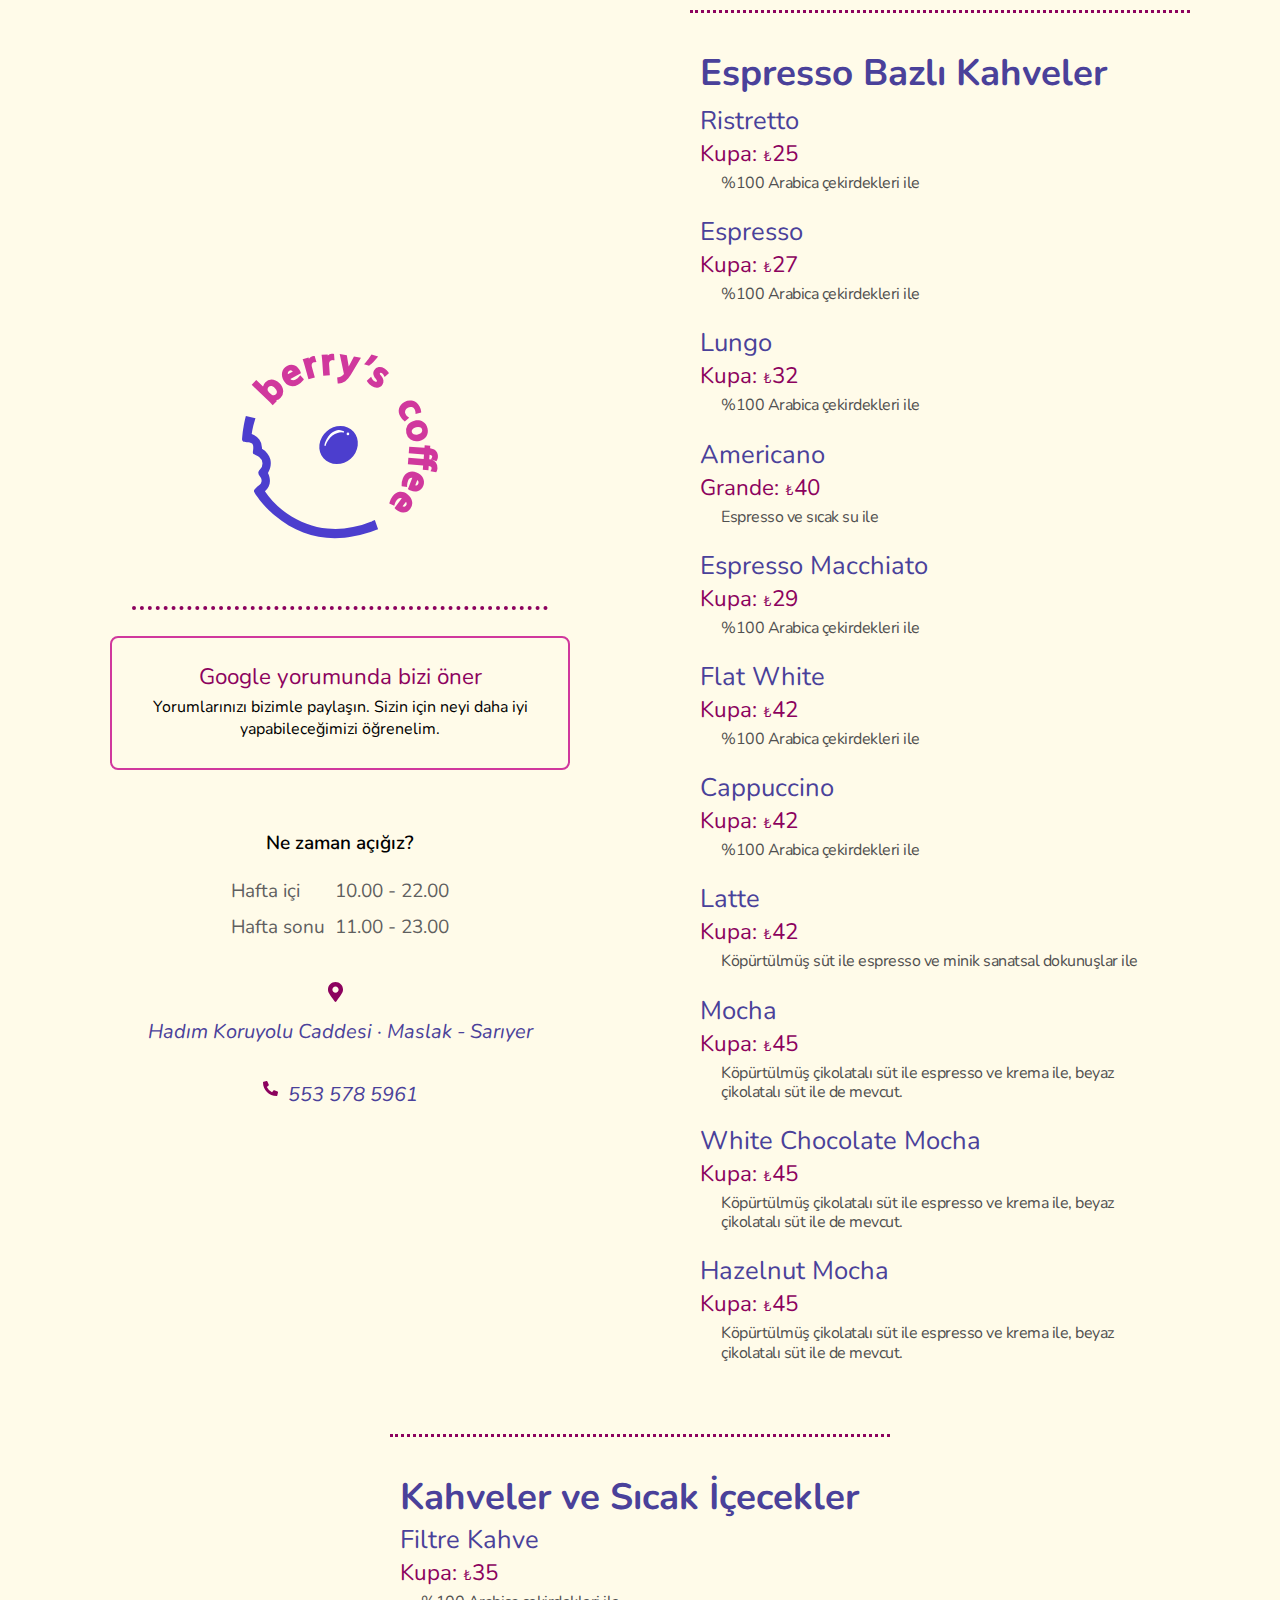
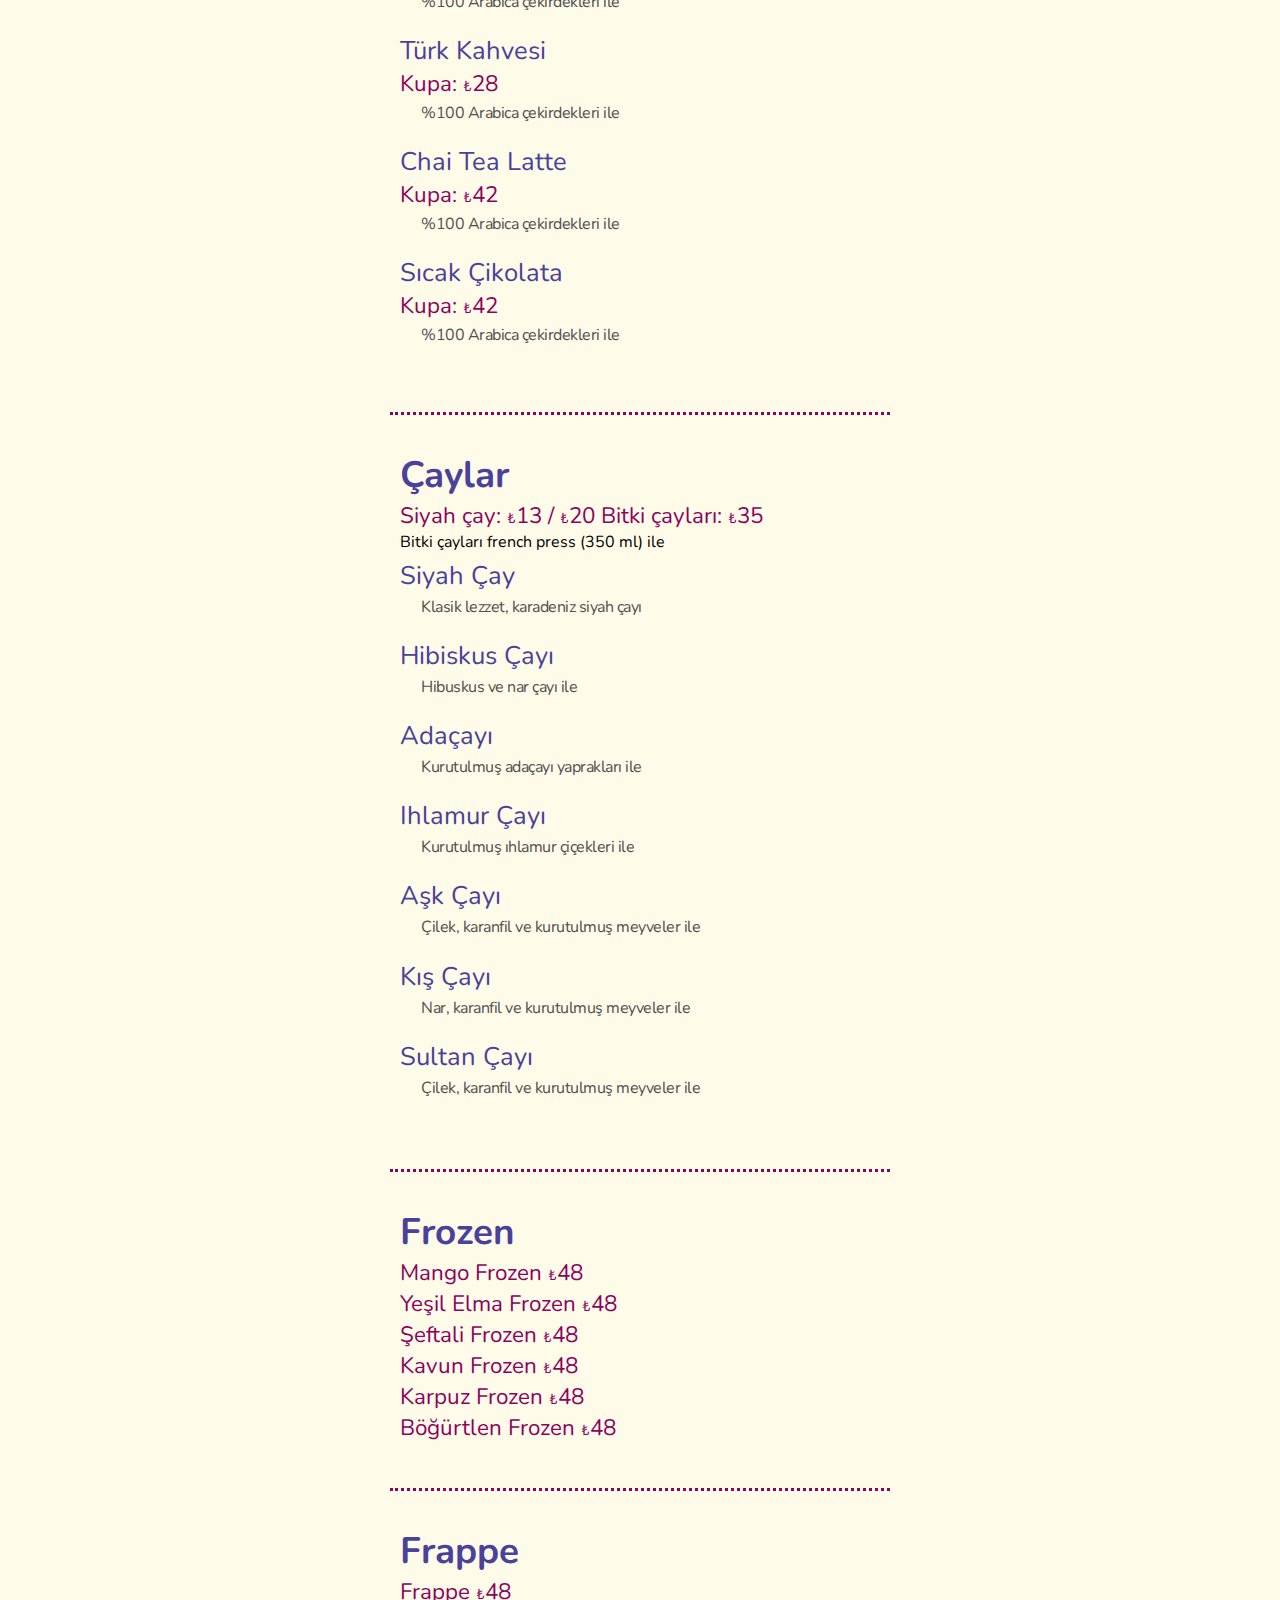
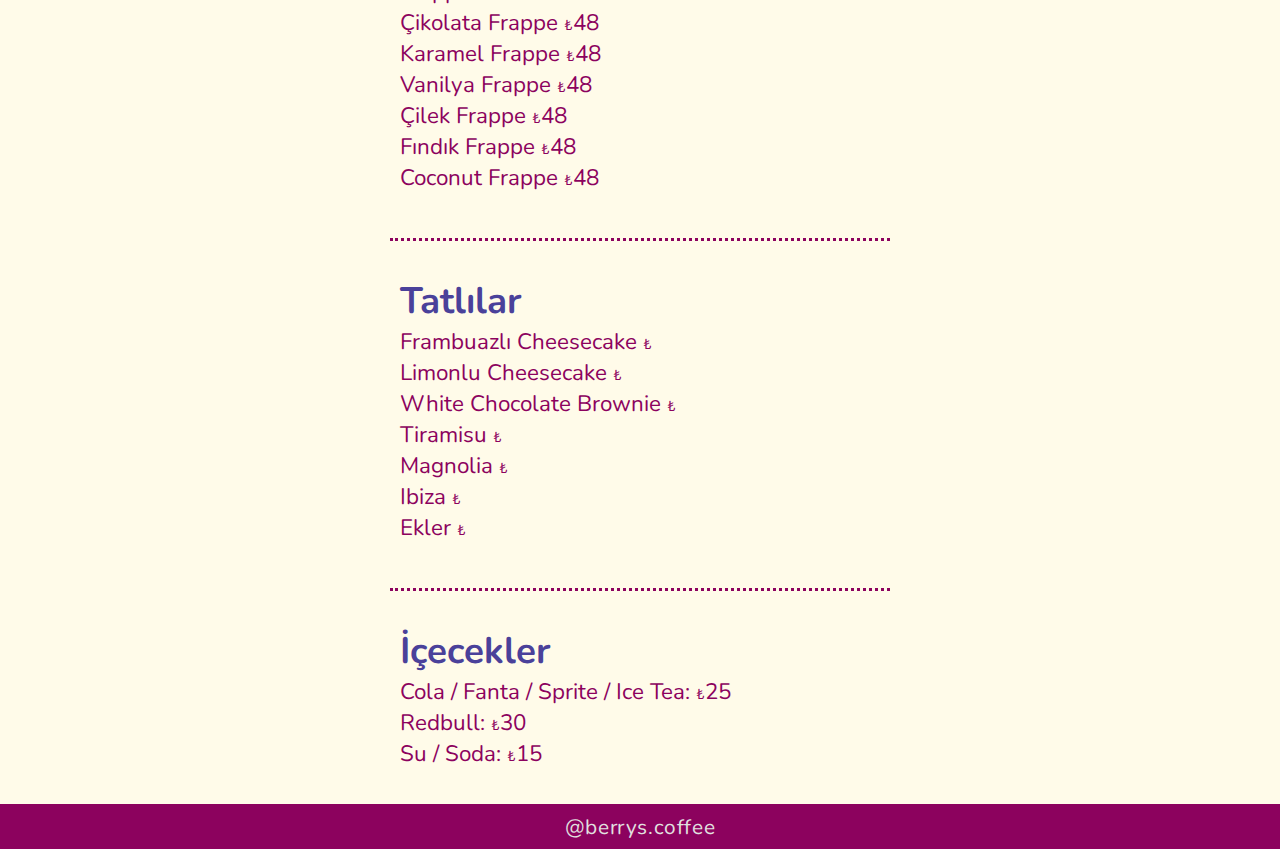
==== commit 8ffdecae: "new menu" ====
--- a/index.html
+++ b/index.html
@@ -558,6 +558,40 @@
             </div>
         </section>
 
+        <section>
+            <div class="menu-card leafs">
+                <div class="cafe-items-container">
+                    <div class="cafe-items-title">
+                        <h2>Tatlılar</h2>
+                        <p class="prices">
+                            <span
+                                >Frambuazlı Cheesecake
+                                <span class="tl">₺</span></span
+                            >
+                            <br />
+                            <span
+                                >Limonlu Cheesecake
+                                <span class="tl">₺</span></span
+                            >
+                            <br />
+                            <span
+                                >White Chocolate Brownie
+                                <span class="tl">₺</span></span
+                            >
+                            <br />
+                            <span>Tiramisu <span class="tl">₺</span></span>
+                            <br />
+                            <span>Magnolia <span class="tl">₺</span></span>
+                            <br />
+                            <span>Ibiza <span class="tl">₺</span></span>
+                            <br />
+                            <span>Ekler <span class="tl">₺</span></span>
+                        </p>
+                    </div>
+                </div>
+            </div>
+        </section>
+
         <!-- third section -->
         <section>
             <div class="menu-card leafs">
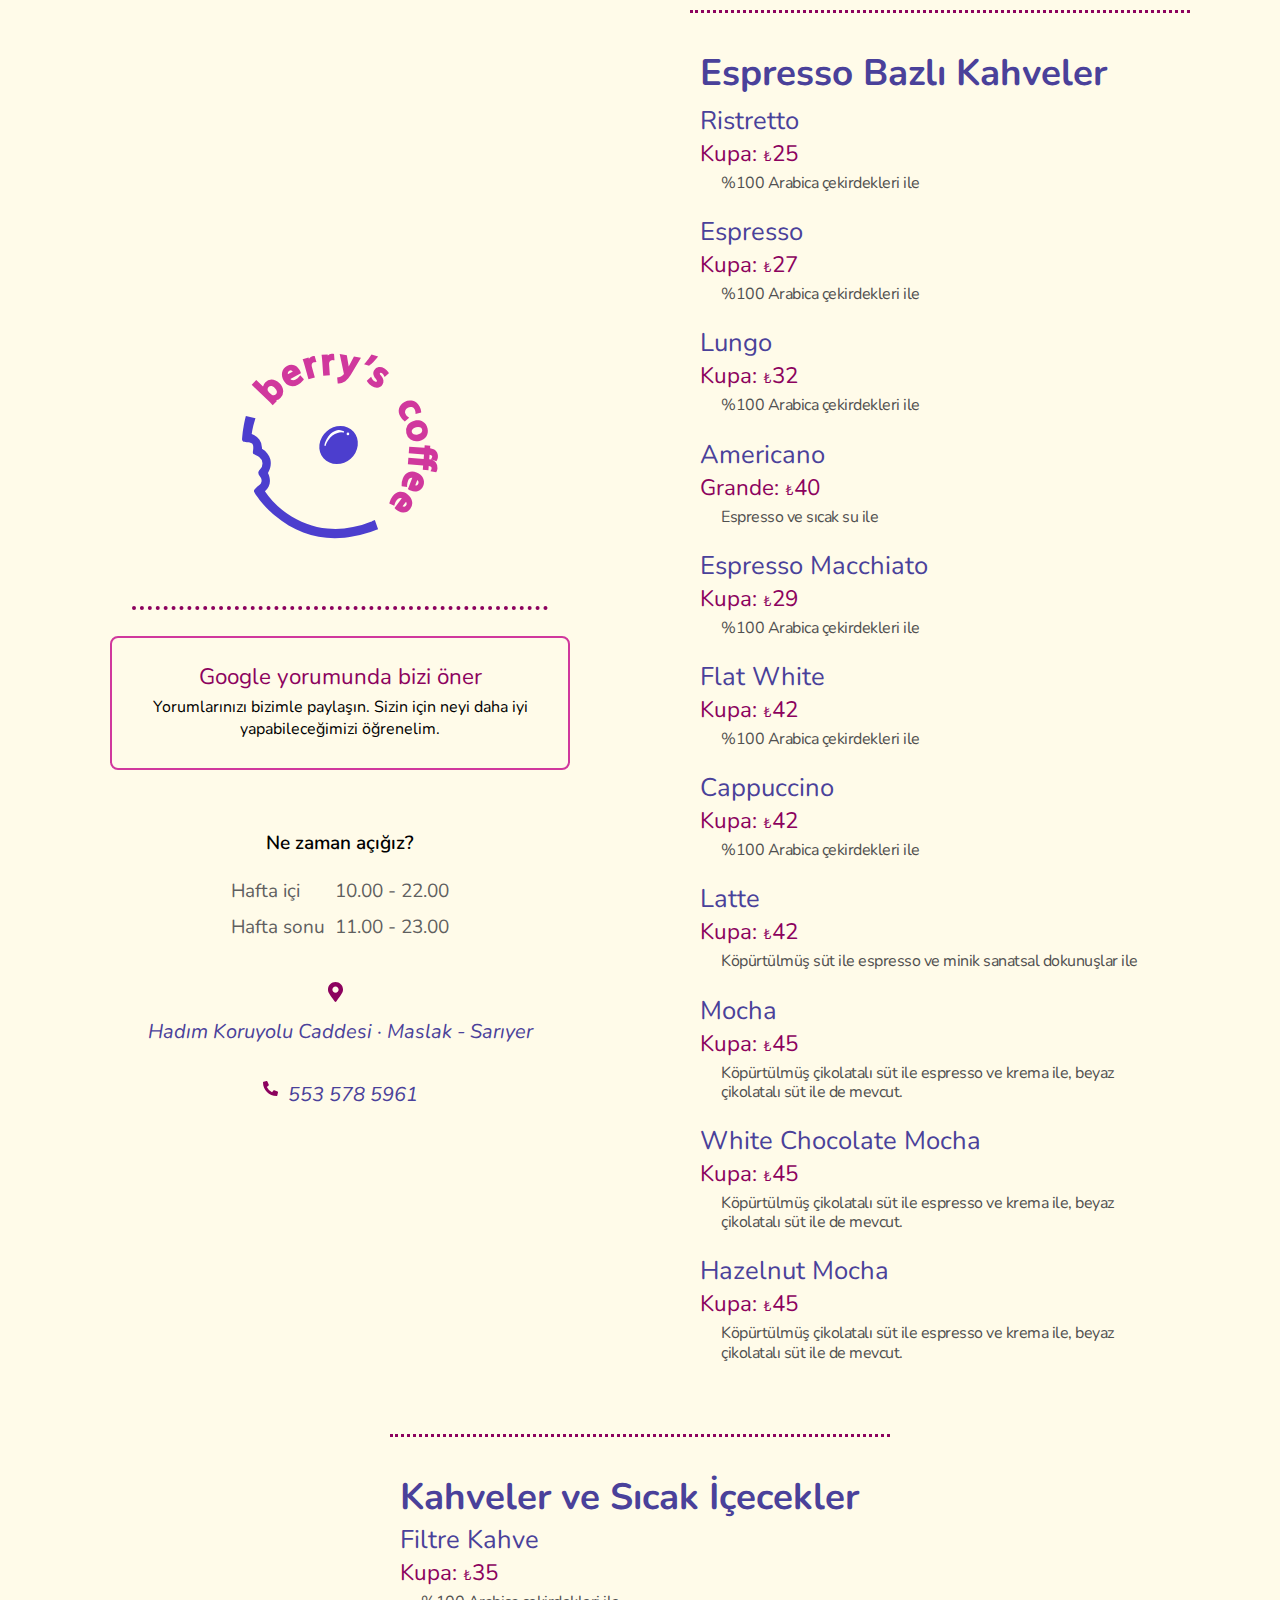
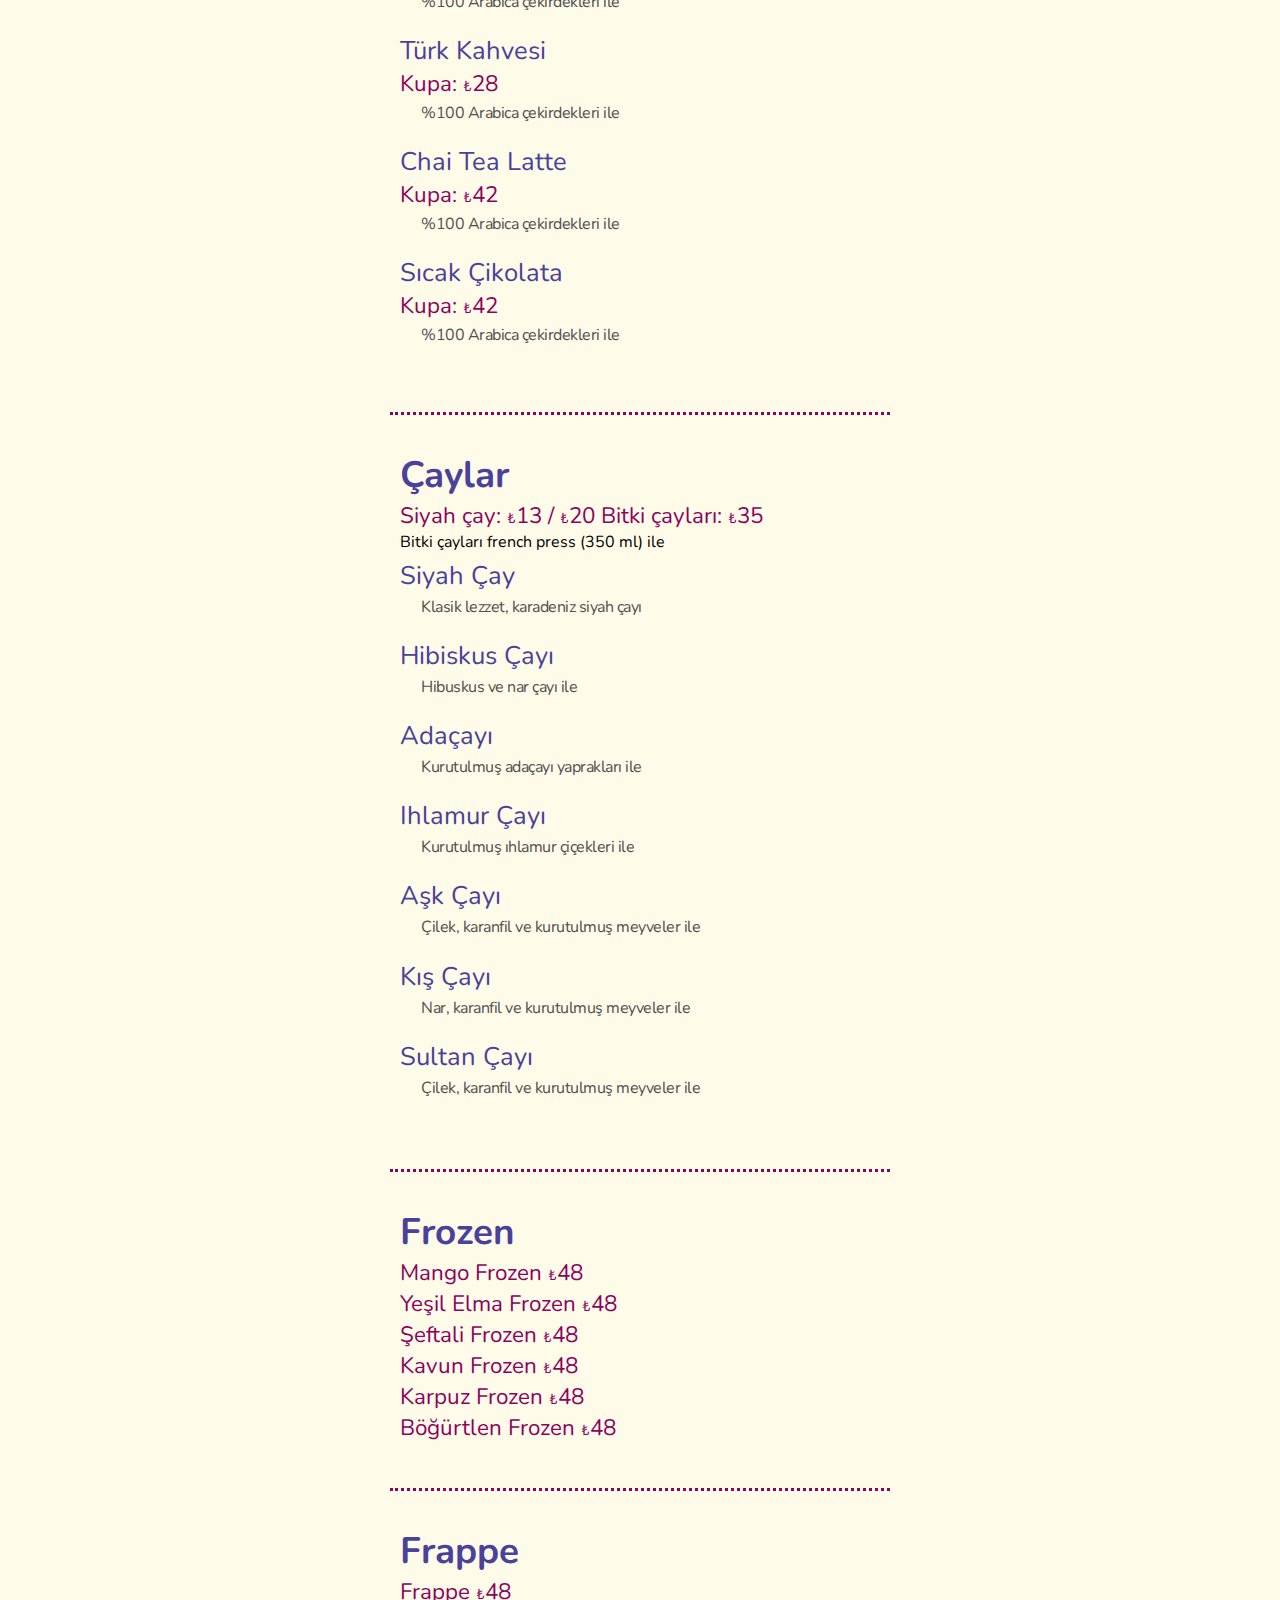
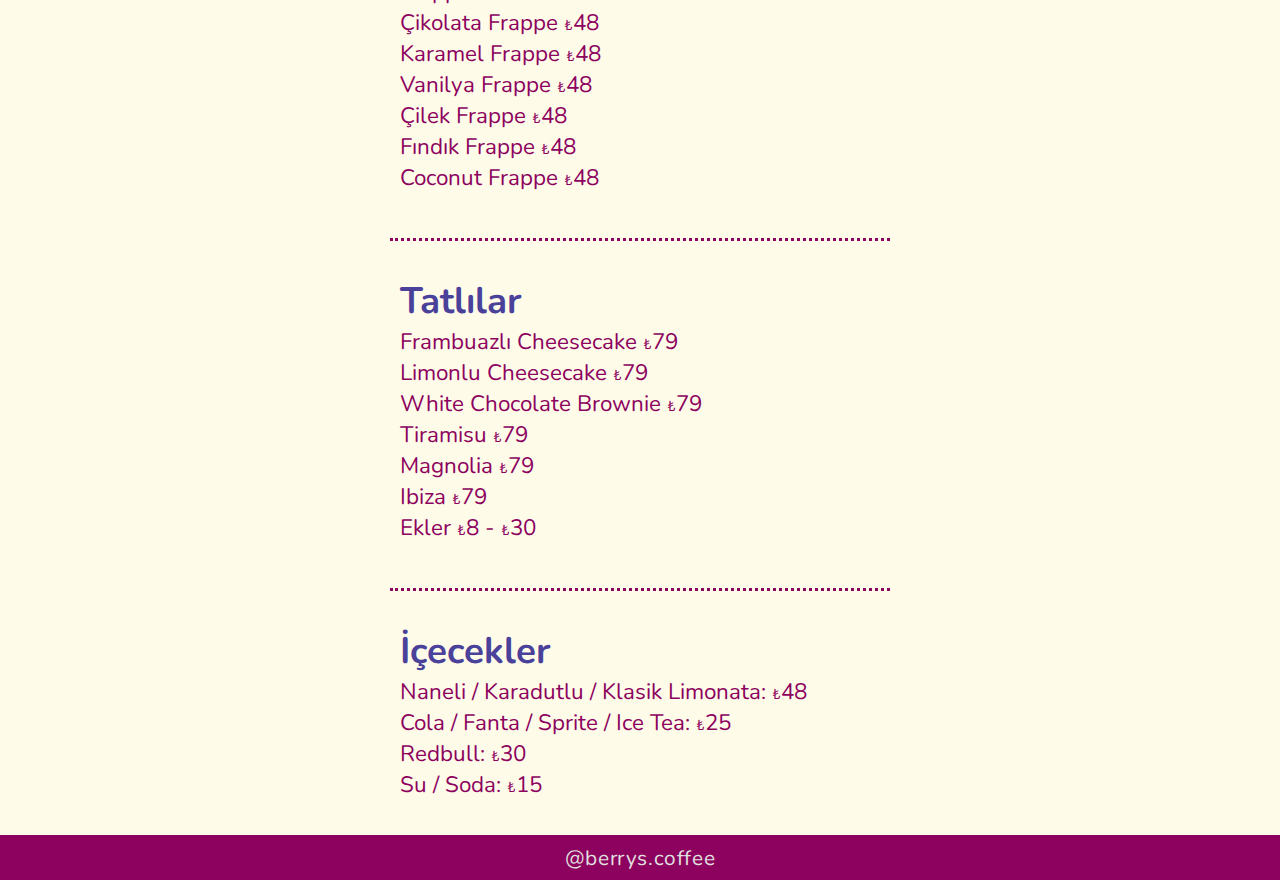
==== commit e5e32dad: "tatlılar" ====
--- a/index.html
+++ b/index.html
@@ -566,26 +566,29 @@
                         <p class="prices">
                             <span
                                 >Frambuazlı Cheesecake
-                                <span class="tl">₺</span></span
+                                <span class="tl">₺</span>79</span
                             >
                             <br />
                             <span
                                 >Limonlu Cheesecake
-                                <span class="tl">₺</span></span
+                                <span class="tl">₺</span>79</span
                             >
                             <br />
                             <span
                                 >White Chocolate Brownie
-                                <span class="tl">₺</span></span
-                            >
-                            <br />
-                            <span>Tiramisu <span class="tl">₺</span></span>
-                            <br />
-                            <span>Magnolia <span class="tl">₺</span></span>
-                            <br />
-                            <span>Ibiza <span class="tl">₺</span></span>
-                            <br />
-                            <span>Ekler <span class="tl">₺</span></span>
+                                <span class="tl">₺</span>79</span
+                            >
+                            <br />
+                            <span>Tiramisu <span class="tl">₺</span>79</span>
+                            <br />
+                            <span>Magnolia <span class="tl">₺</span>79</span>
+                            <br />
+                            <span>Ibiza <span class="tl">₺</span>79</span>
+                            <br />
+                            <span
+                                >Ekler <span class="tl">₺</span>8 -
+                                <span class="tl">₺</span>30</span
+                            >
                         </p>
                     </div>
                 </div>
@@ -599,6 +602,11 @@
                     <div class="cafe-items-title">
                         <h2>İçecekler</h2>
                         <p class="prices">
+                            <span>
+                                Naneli / Karadutlu / Klasik Limonata:
+                                <span class="tl">₺</span>48</span
+                            >
+                            <br />
                             <span
                                 >Cola / Fanta / Sprite / Ice Tea:
                                 <span class="tl">₺</span>25</span
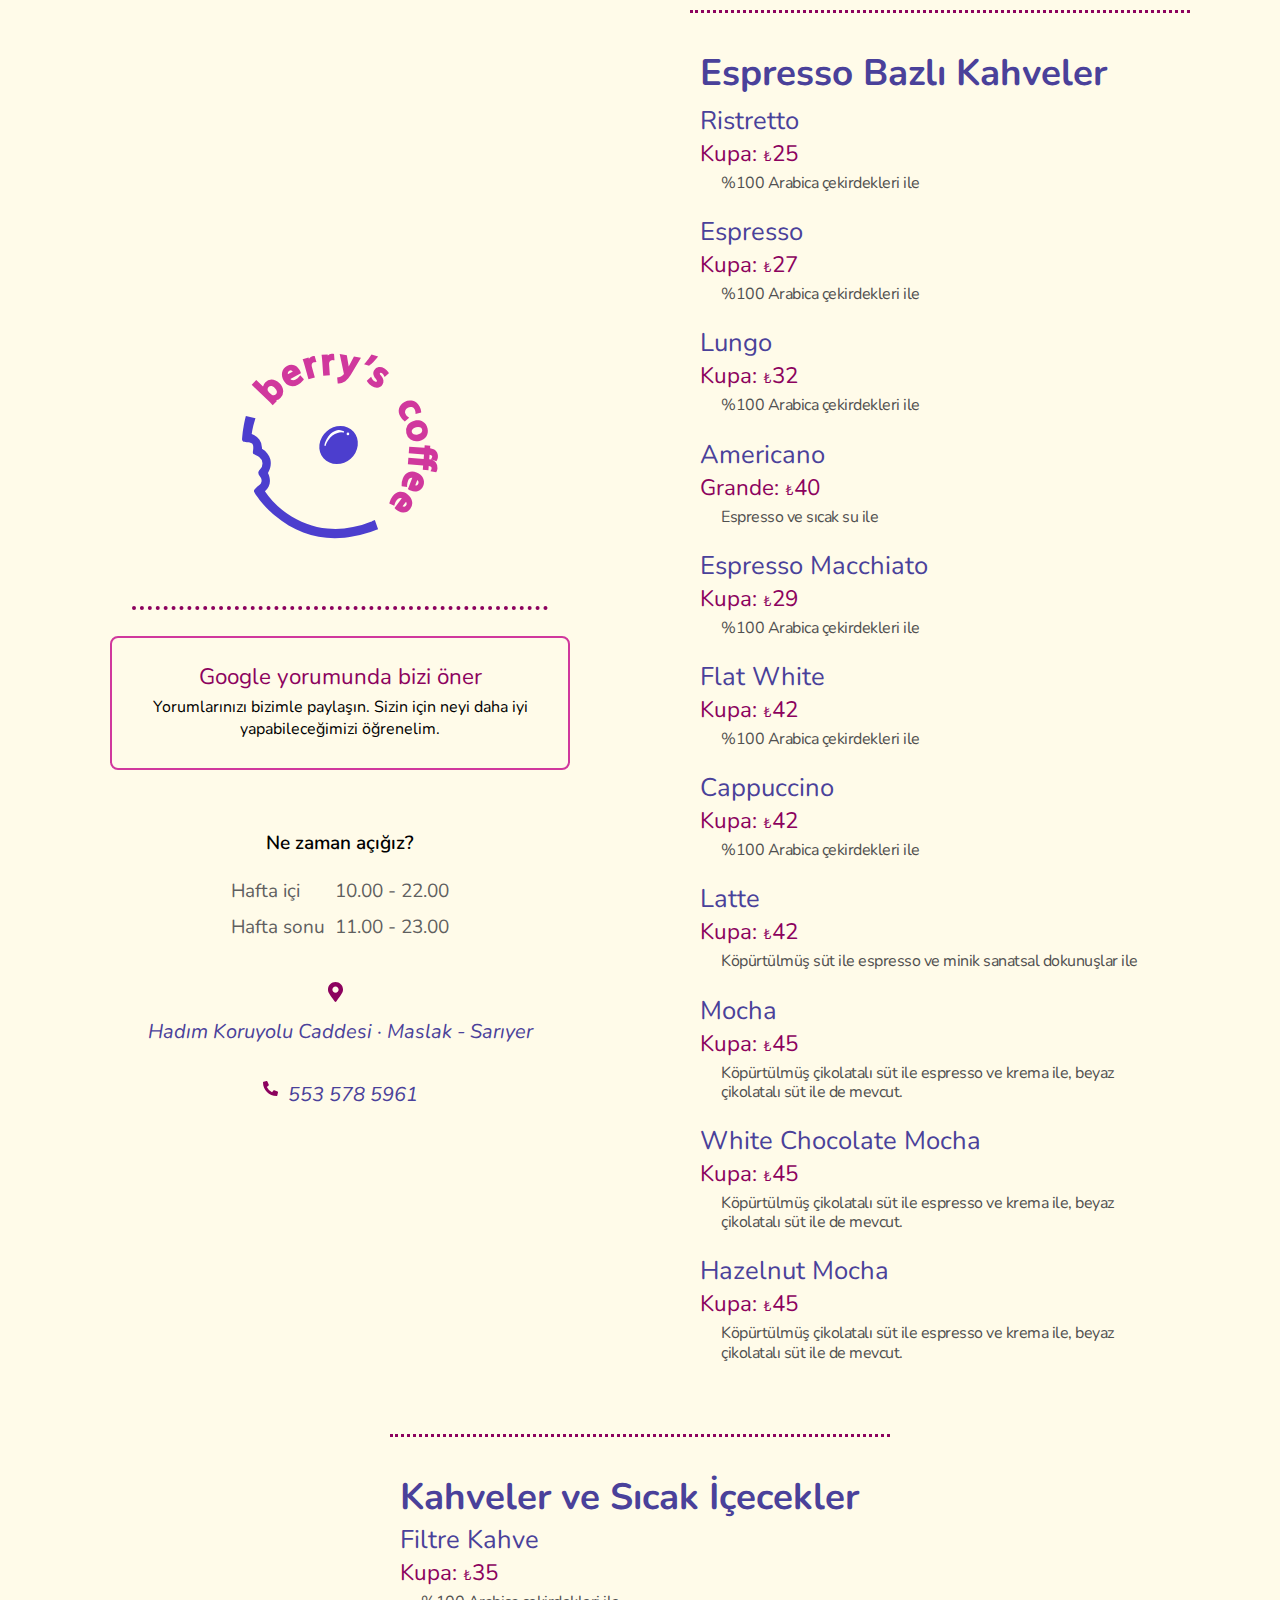
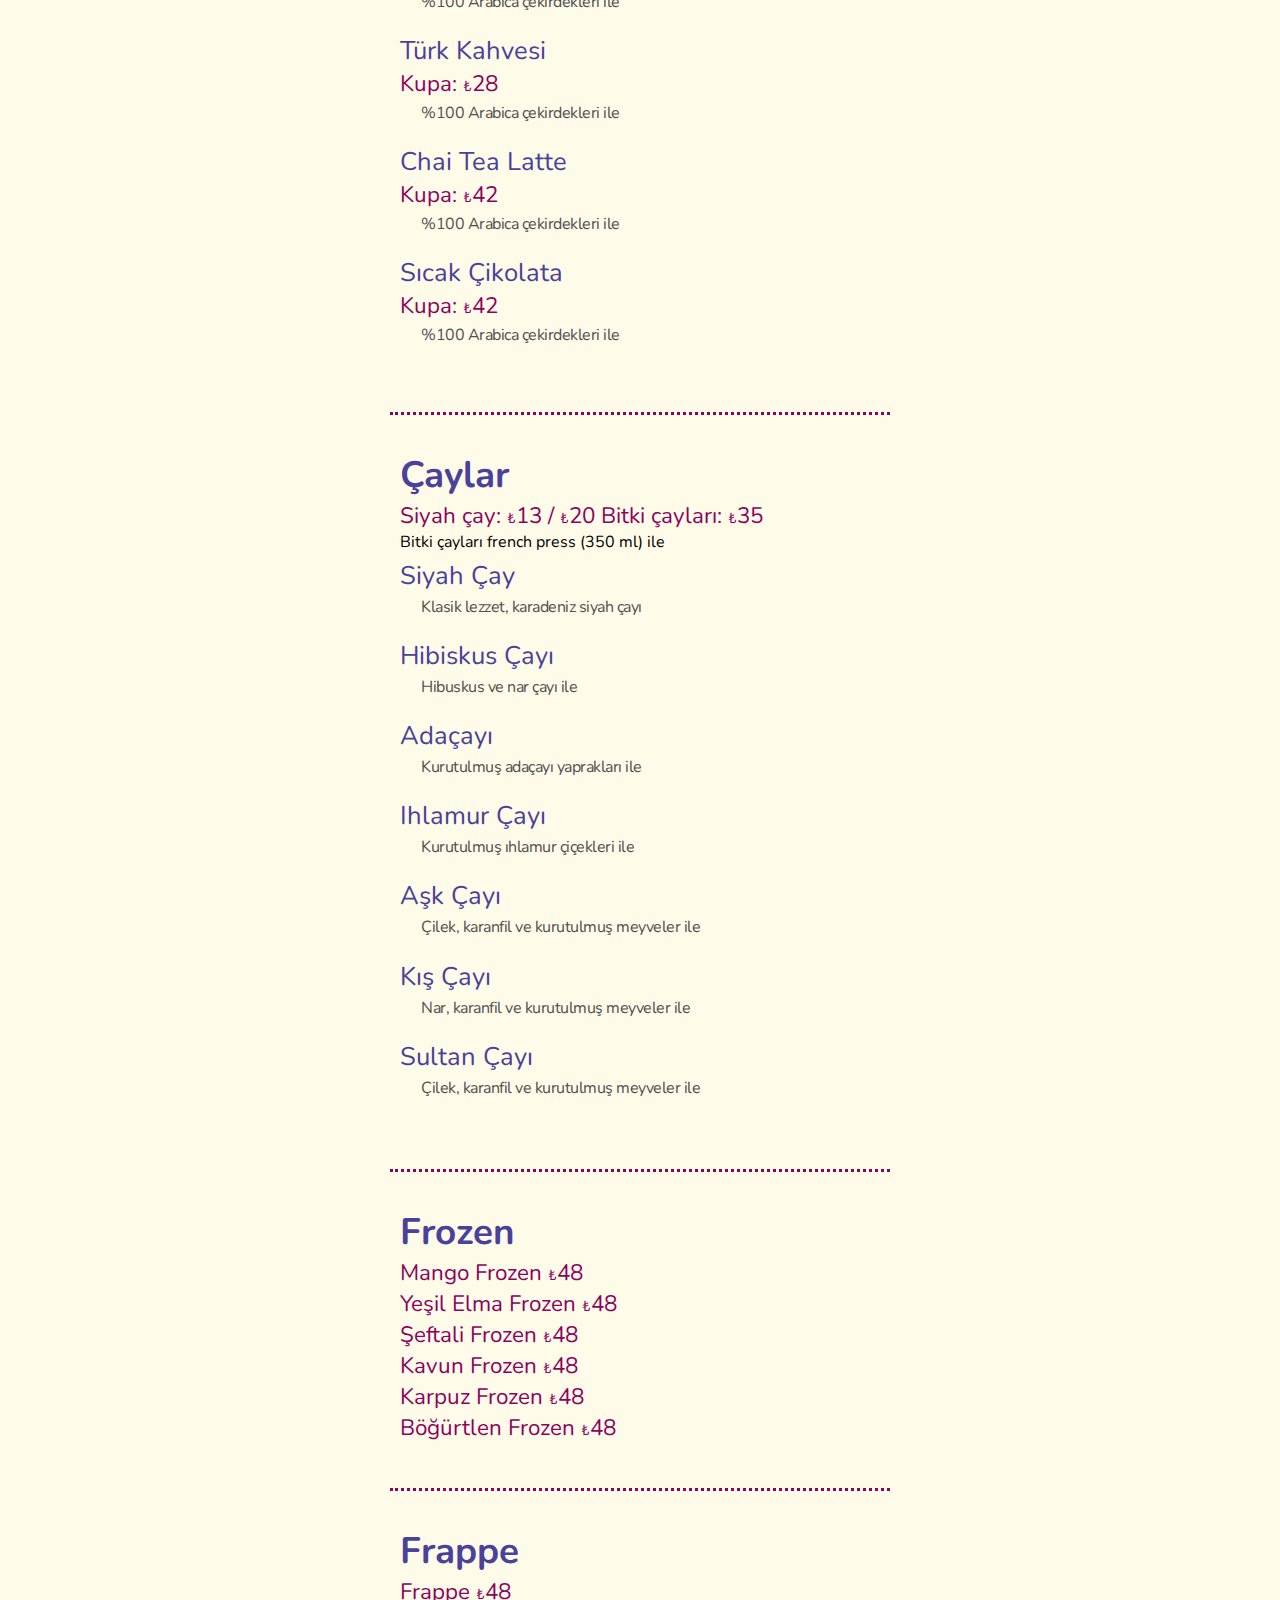
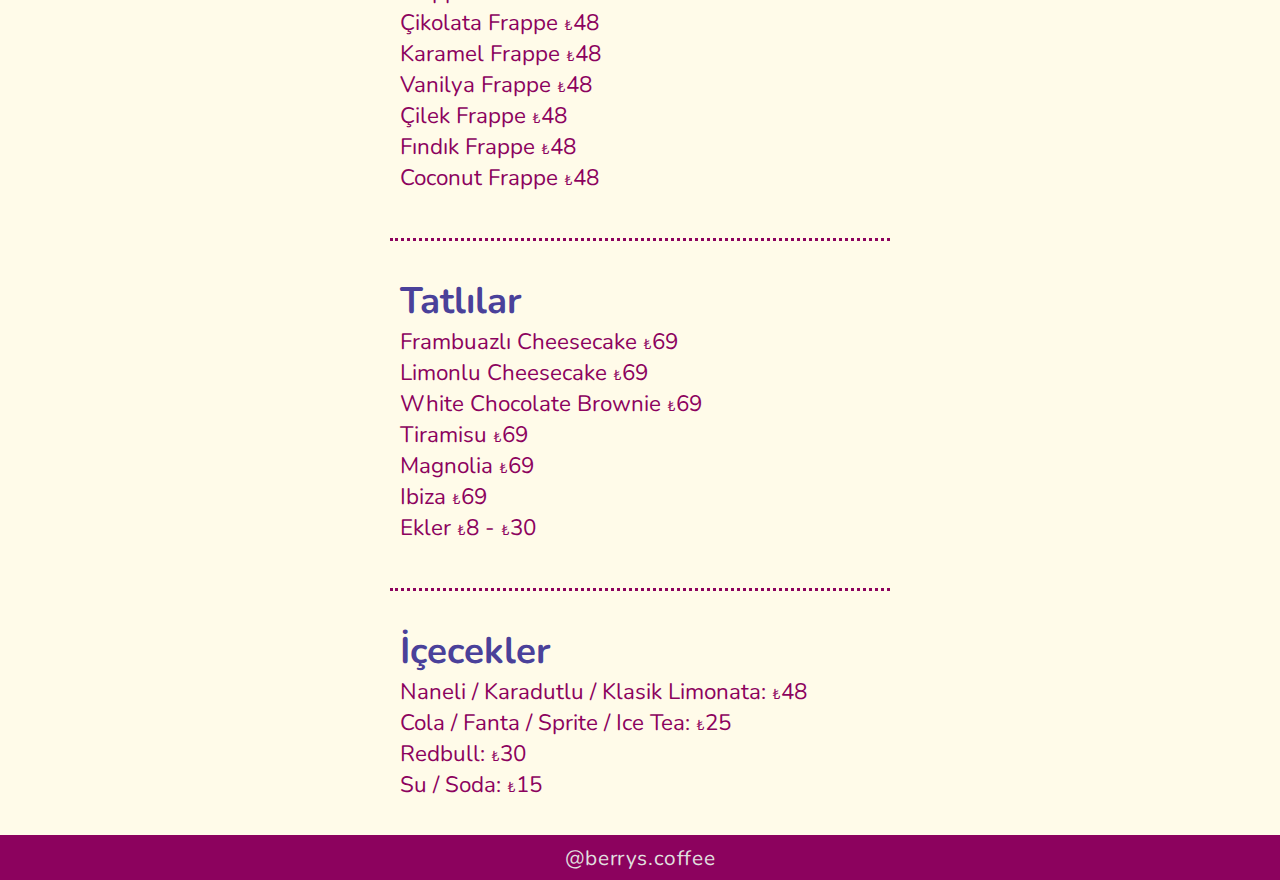
==== commit a4bf47c3: "tatlılar" ====
--- a/index.html
+++ b/index.html
@@ -566,24 +566,24 @@
                         <p class="prices">
                             <span
                                 >Frambuazlı Cheesecake
-                                <span class="tl">₺</span>79</span
+                                <span class="tl">₺</span>69</span
                             >
                             <br />
                             <span
                                 >Limonlu Cheesecake
-                                <span class="tl">₺</span>79</span
+                                <span class="tl">₺</span>69</span
                             >
                             <br />
                             <span
                                 >White Chocolate Brownie
-                                <span class="tl">₺</span>79</span
-                            >
-                            <br />
-                            <span>Tiramisu <span class="tl">₺</span>79</span>
-                            <br />
-                            <span>Magnolia <span class="tl">₺</span>79</span>
-                            <br />
-                            <span>Ibiza <span class="tl">₺</span>79</span>
+                                <span class="tl">₺</span>69</span
+                            >
+                            <br />
+                            <span>Tiramisu <span class="tl">₺</span>69</span>
+                            <br />
+                            <span>Magnolia <span class="tl">₺</span>69</span>
+                            <br />
+                            <span>Ibiza <span class="tl">₺</span>69</span>
                             <br />
                             <span
                                 >Ekler <span class="tl">₺</span>8 -
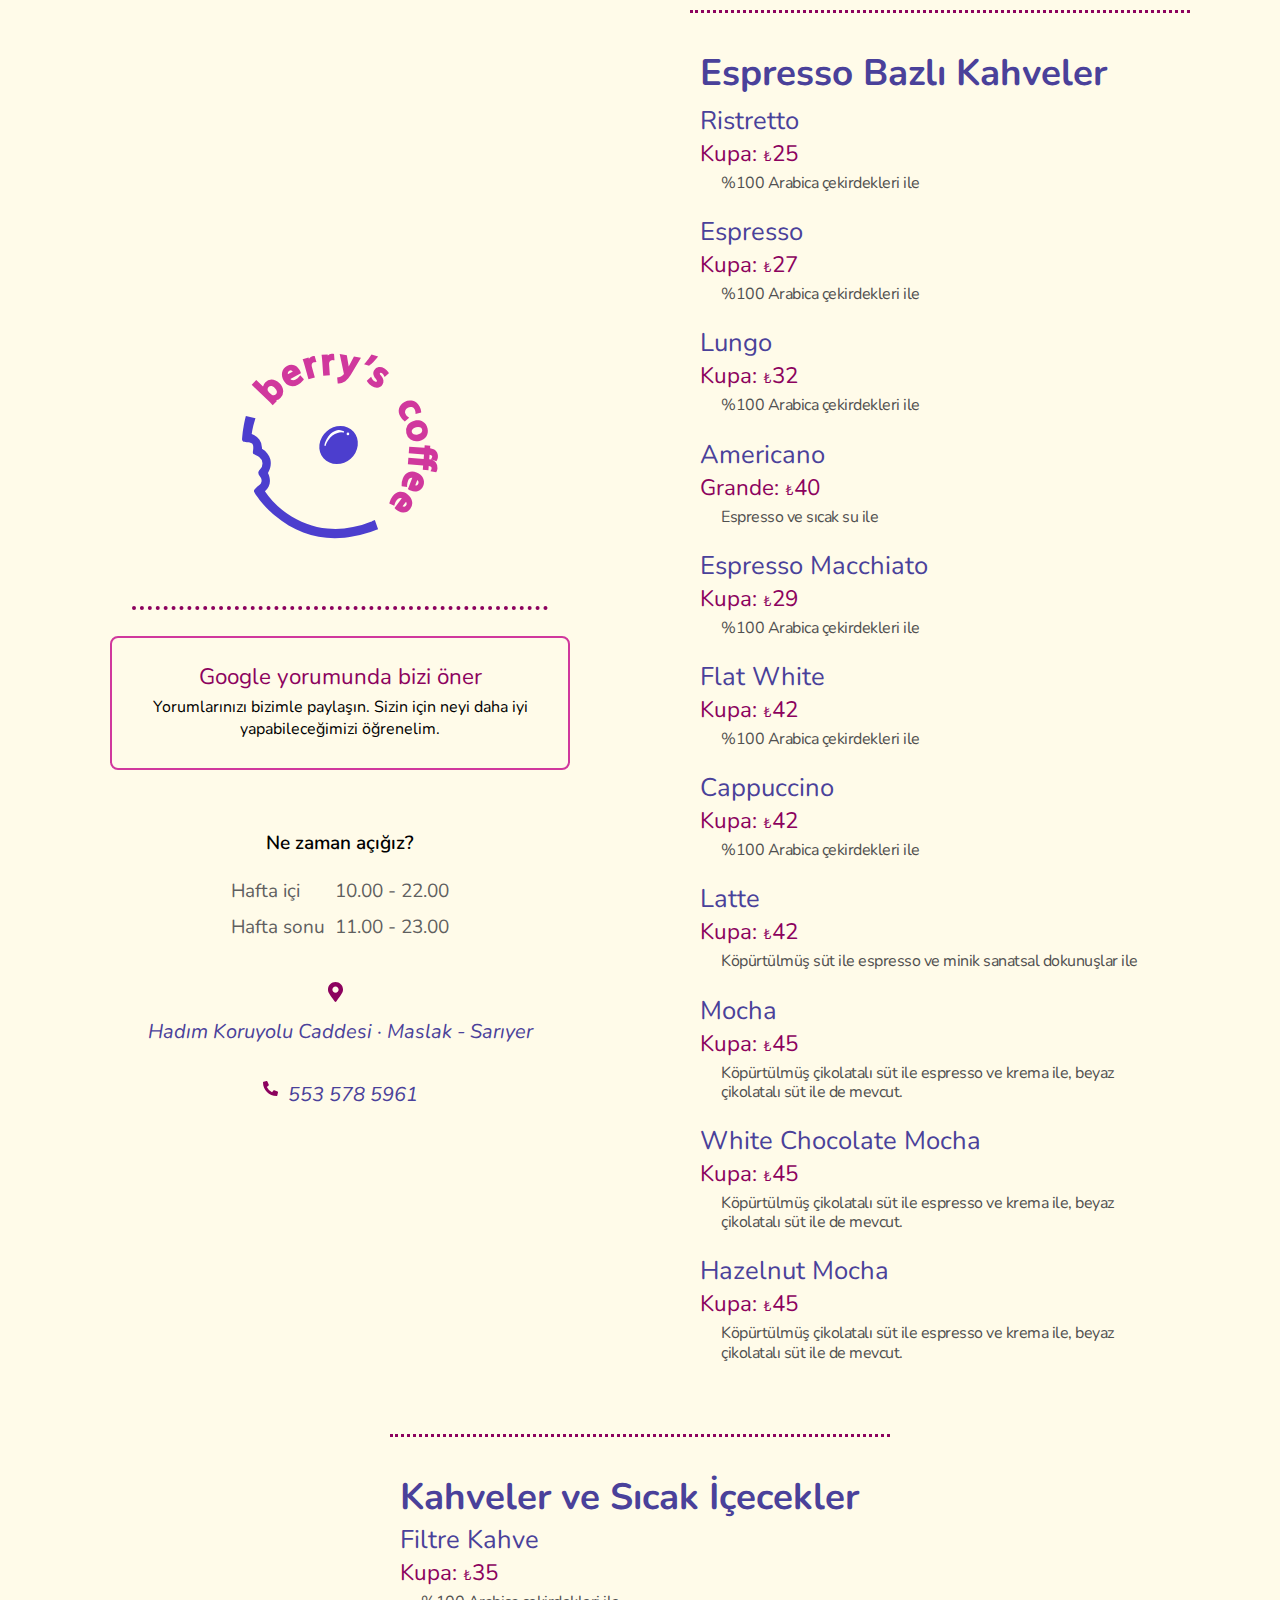
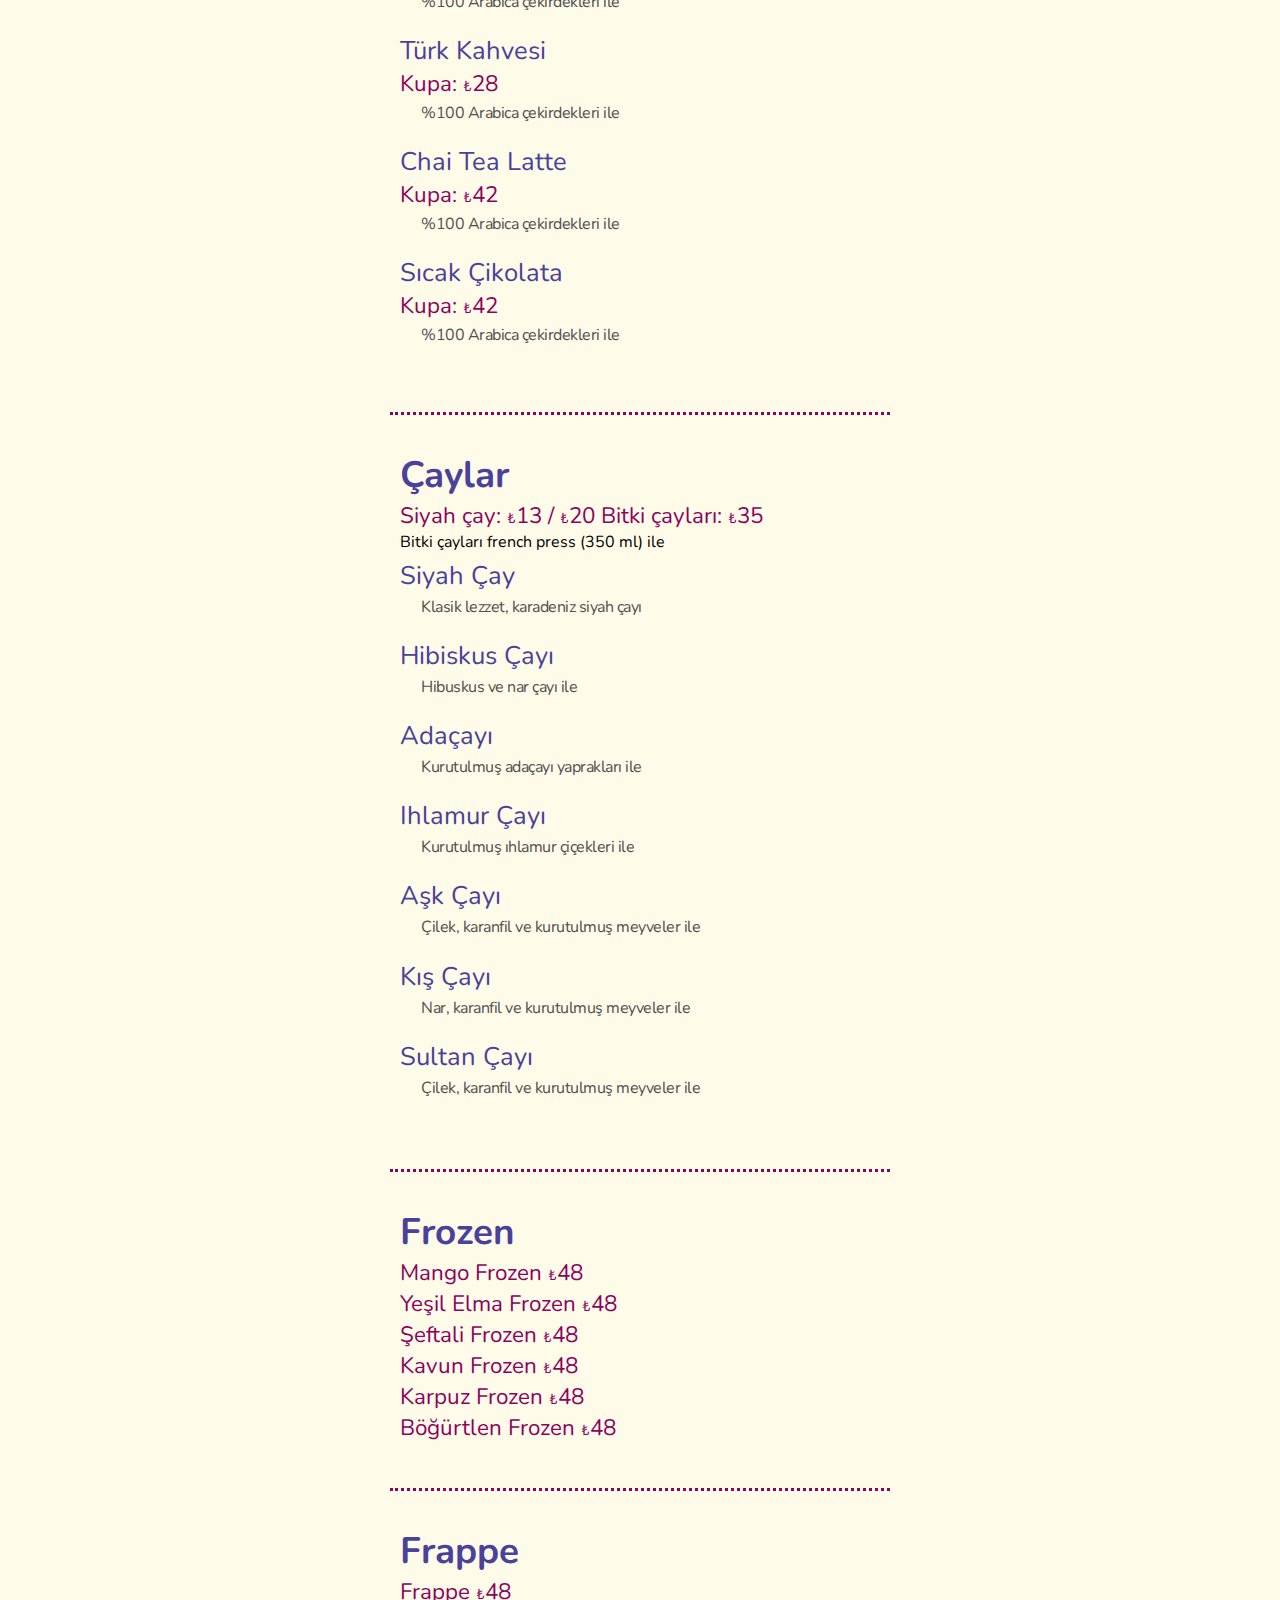
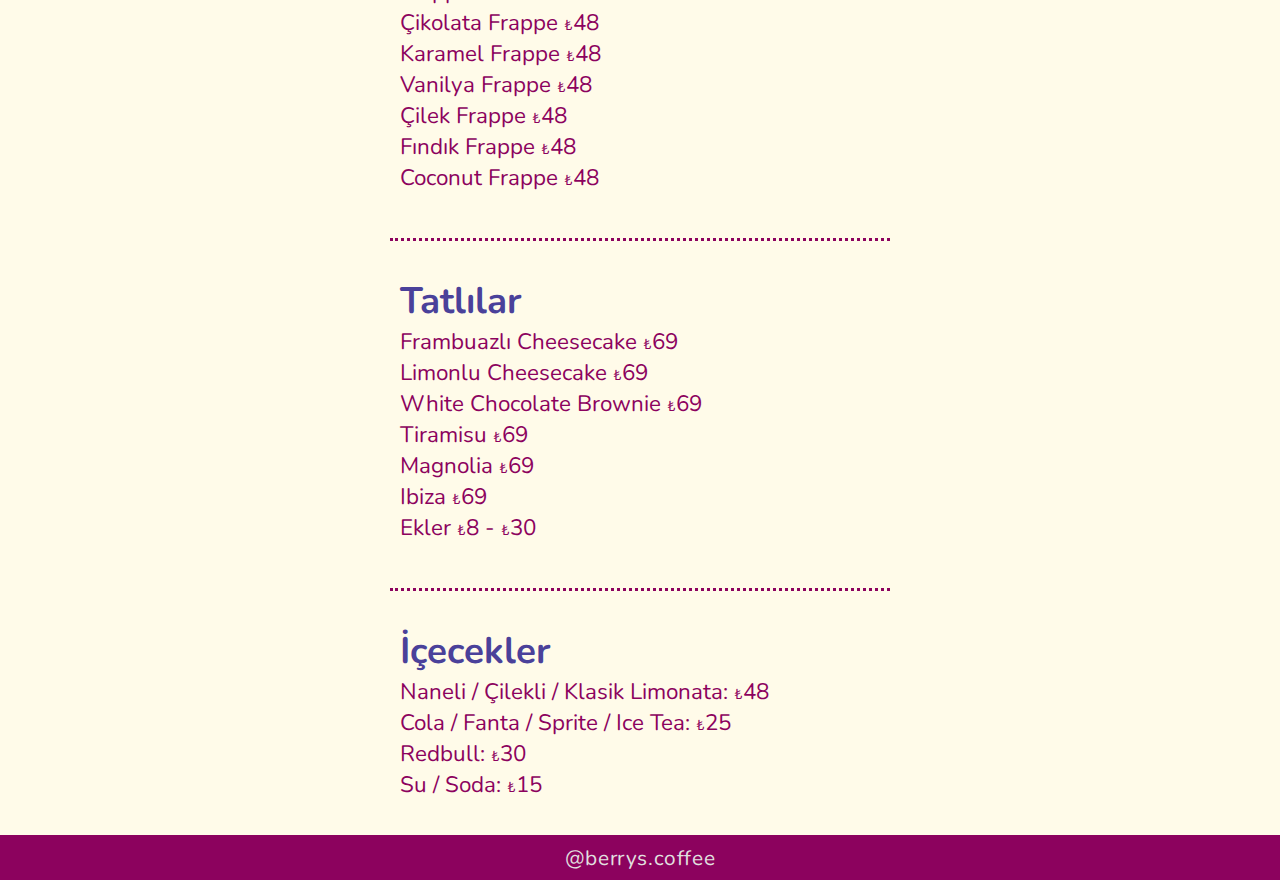
==== commit dc2f5059: "tatlılar" ====
--- a/index.html
+++ b/index.html
@@ -603,7 +603,7 @@
                         <h2>İçecekler</h2>
                         <p class="prices">
                             <span>
-                                Naneli / Karadutlu / Klasik Limonata:
+                                Naneli / Çilekli / Klasik Limonata:
                                 <span class="tl">₺</span>48</span
                             >
                             <br />
